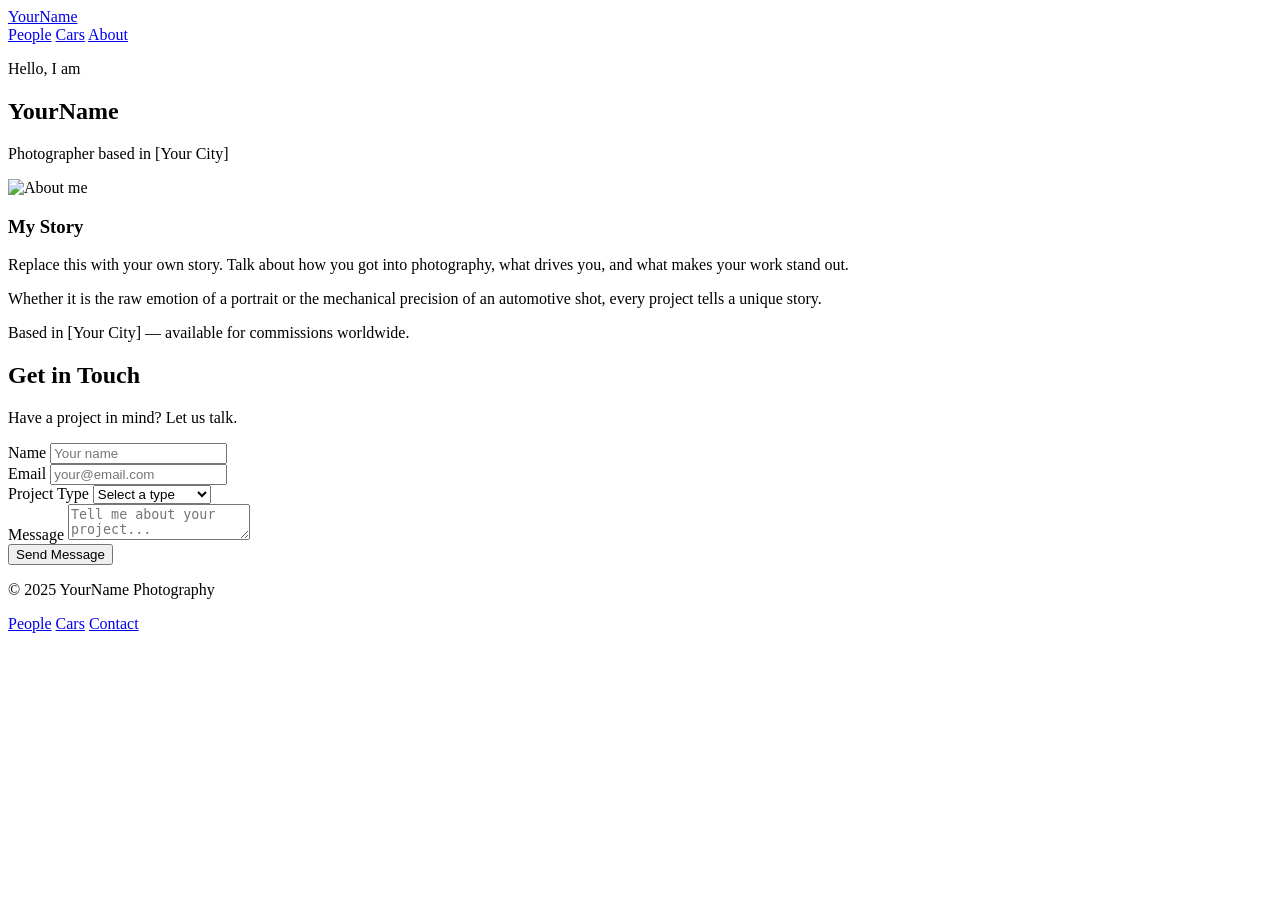
==== about.html @ 41a72351 "Add about.html for photography portfolio" ====
<!DOCTYPE html>
<html lang="en">
<head>
  <meta charset="UTF-8">
  <meta name="viewport" content="width=device-width, initial-scale=1.0">
  <title>About — YourName Photography</title>
  <link rel="preconnect" href="https://fonts.googleapis.com">
  <link href="https://fonts.googleapis.com/css2?family=Inter:wght@300;400;500;600&family=Playfair+Display:ital,wght@0,400;0,700;1,400&display=swap" rel="stylesheet">
  <link rel="stylesheet" href="style.css">
</head>
<body class="dark">

  <nav id="navbar">
    <a class="nav-logo" href="index.html">YourName</a>
    <div class="nav-links">
      <a href="index.html">People</a>
      <a href="cars.html">Cars</a>
      <a href="about.html" class="active">About</a>
    </div>
  </nav>

  <section class="about-hero">
    <div class="animate-fade">
      <p class="hero-sub">Hello, I am</p>
      <h1>YourName</h1>
      <p class="hero-desc">Photographer based in [Your City]</p>
    </div>
  </section>

  <div class="about-section">
    <!-- Replace the src below with your own photo, e.g: images/me.jpg -->
    <img src="https://picsum.photos/seed/about1/600/800" alt="About me" class="about-img about-animate">
    <div class="about-text about-animate">
      <h3>My Story</h3>
      <p>Replace this with your own story. Talk about how you got into photography, what drives you, and what makes your work stand out.</p>
      <p>Whether it is the raw emotion of a portrait or the mechanical precision of an automotive shot, every project tells a unique story.</p>
      <p>Based in [Your City] — available for commissions worldwide.</p>
    </div>
  </div>

  <section class="contact-section">
    <h2>Get in Touch</h2>
    <p>Have a project in mind? Let us talk.</p>

    <!--
      HOW TO SET UP THE CONTACT FORM SO EMAILS REACH YOU:
      1. Go to https://formspree.io and create a FREE account
      2. Click "New Form", give it a name (e.g. "Portfolio Contact")
      3. Copy your Form ID — it looks like:  xwkgpqzr
      4. Replace YOUR_FORM_ID below with your actual ID
      That's it — Formspree will email you every submission for free.
    -->
    <form action="https://formspree.io/f/YOUR_FORM_ID" method="POST">
      <div class="form-group">
        <label for="name">Name</label>
        <input type="text" id="name" name="name" placeholder="Your name" required>
      </div>
      <div class="form-group">
        <label for="email">Email</label>
        <input type="email" id="email" name="email" placeholder="your@email.com" required>
      </div>
      <div class="form-group">
        <label for="project">Project Type</label>
        <select id="project" name="project_type">
          <option value="">Select a type</option>
          <option value="portrait">Portrait / People</option>
          <option value="automotive">Automotive</option>
          <option value="event">Event</option>
          <option value="other">Other</option>
        </select>
      </div>
      <div class="form-group">
        <label for="message">Message</label>
        <textarea id="message" name="message" placeholder="Tell me about your project..." required></textarea>
      </div>
      <button type="submit" class="form-submit">Send Message</button>
    </form>
  </section>

  <footer>
    <p>&copy; 2025 YourName Photography</p>
    <div class="footer-links">
      <a href="index.html">People</a>
      <a href="cars.html">Cars</a>
      <a href="about.html">Contact</a>
    </div>
  </footer>

  <script src="script.js"></script>
</body>
</html>
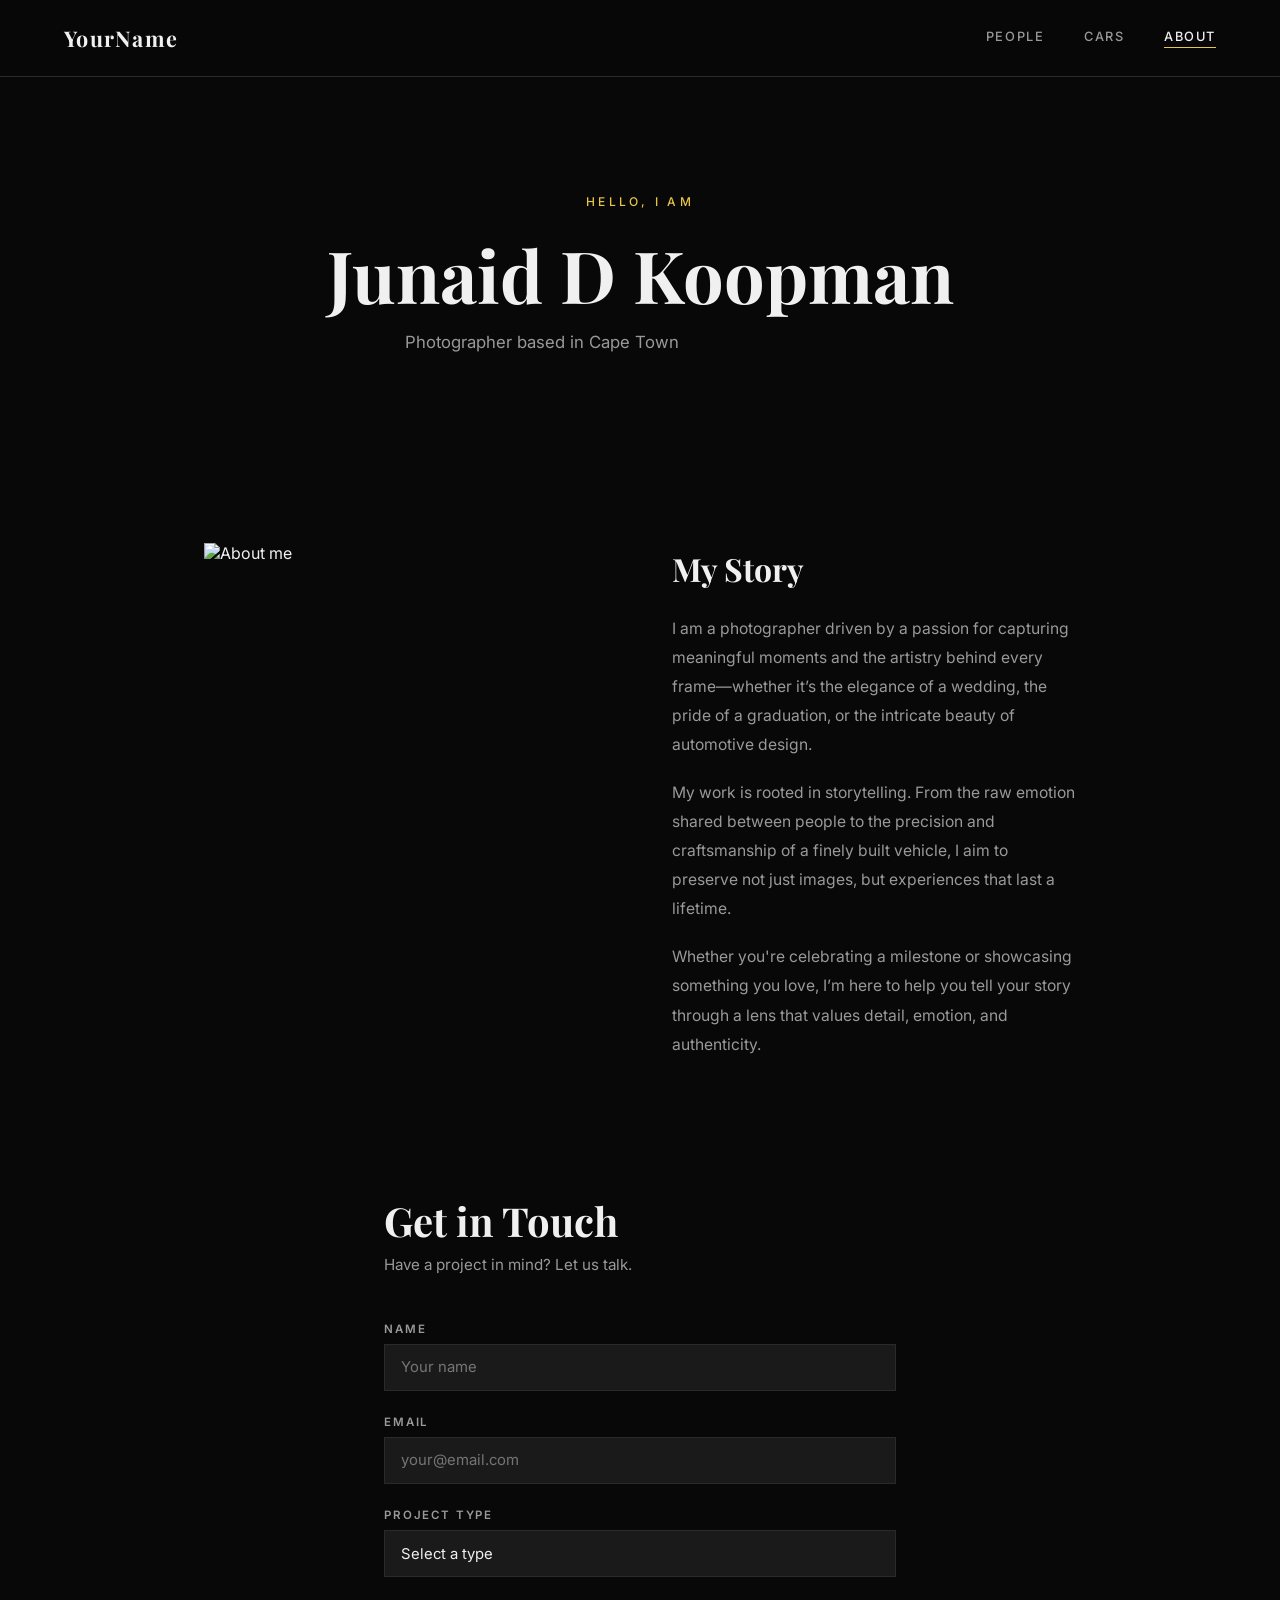
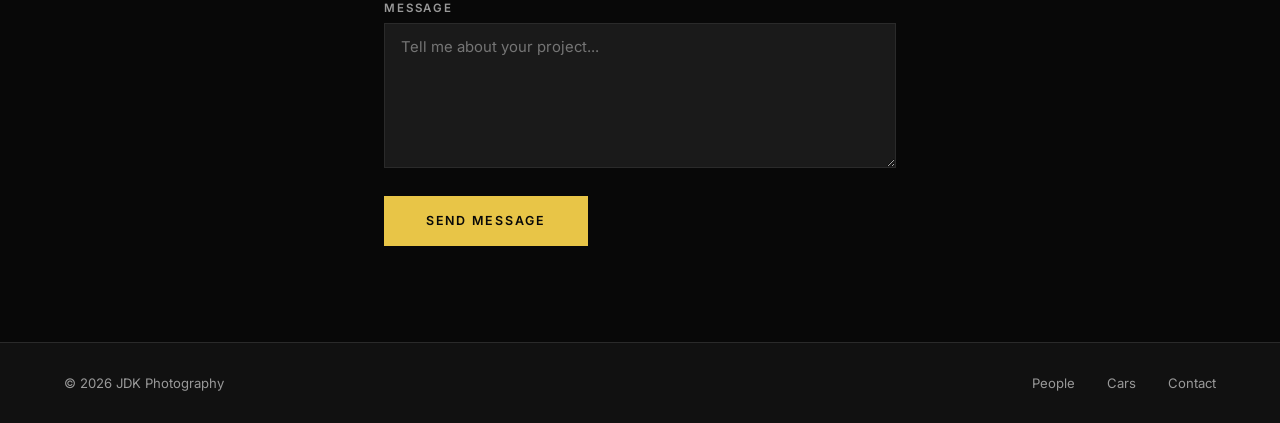
==== commit 639b95b8: "Update branding and content in about.html" ====
--- a/about.html
+++ b/about.html
@@ -3,7 +3,7 @@
 <head>
   <meta charset="UTF-8">
   <meta name="viewport" content="width=device-width, initial-scale=1.0">
-  <title>About — YourName Photography</title>
+  <title>About — JDK Photography</title>
   <link rel="preconnect" href="https://fonts.googleapis.com">
   <link href="https://fonts.googleapis.com/css2?family=Inter:wght@300;400;500;600&family=Playfair+Display:ital,wght@0,400;0,700;1,400&display=swap" rel="stylesheet">
   <link rel="stylesheet" href="style.css">
@@ -22,8 +22,8 @@
   <section class="about-hero">
     <div class="animate-fade">
       <p class="hero-sub">Hello, I am</p>
-      <h1>YourName</h1>
-      <p class="hero-desc">Photographer based in [Your City]</p>
+      <h1>Junaid D Koopman</h1>
+      <p class="hero-desc">Photographer based in Cape Town</p>
     </div>
   </section>
 
@@ -32,9 +32,9 @@
     <img src="https://picsum.photos/seed/about1/600/800" alt="About me" class="about-img about-animate">
     <div class="about-text about-animate">
       <h3>My Story</h3>
-      <p>Replace this with your own story. Talk about how you got into photography, what drives you, and what makes your work stand out.</p>
-      <p>Whether it is the raw emotion of a portrait or the mechanical precision of an automotive shot, every project tells a unique story.</p>
-      <p>Based in [Your City] — available for commissions worldwide.</p>
+        <p>I am a photographer driven by a passion for capturing meaningful moments and the artistry behind every frame—whether it’s the elegance of a wedding, the pride of a graduation, or the intricate beauty of automotive design.</p>
+        <p>My work is rooted in storytelling. From the raw emotion shared between people to the precision and craftsmanship of a finely built vehicle, I aim to preserve not just images, but experiences that last a lifetime.</p>
+        <p>Whether you're celebrating a milestone or showcasing something you love, I’m here to help you tell your story through a lens that values detail, emotion, and authenticity.</p>
     </div>
   </div>
 
@@ -78,7 +78,7 @@
   </section>
 
   <footer>
-    <p>&copy; 2025 YourName Photography</p>
+    <p>&copy; 2026 JDK Photography</p>
     <div class="footer-links">
       <a href="index.html">People</a>
       <a href="cars.html">Cars</a>
--- a/style.css
+++ b/style.css
@@ -0,0 +1,331 @@
+/* ======================
+   RESET
+   ====================== */
+*, *::before, *::after { margin: 0; padding: 0; box-sizing: border-box; }
+html { scroll-behavior: smooth; }
+body { font-family: 'Inter', sans-serif; overflow-x: hidden; }
+
+/* ======================
+   THEMES
+   People page  → body.light  (white, warm gold accent)
+   Cars page    → body.dark   (black, yellow accent)
+   About page   → body.dark
+   ====================== */
+.light {
+  --bg:     #fafafa;
+  --bg2:    #f2ede7;
+  --text:   #1a1a1a;
+  --muted:  #666666;
+  --accent: #b8945a;
+  --nav:    rgba(250,250,250,0.9);
+  --card:   #ffffff;
+  --border: #e0dbd3;
+  --btn-fg: #ffffff;
+}
+.dark {
+  --bg:     #080808;
+  --bg2:    #111111;
+  --text:   #f0f0f0;
+  --muted:  #999999;
+  --accent: #e8c547;
+  --nav:    rgba(8,8,8,0.9);
+  --card:   #1a1a1a;
+  --border: #2a2a2a;
+  --btn-fg: #080808;
+}
+body { background: var(--bg); color: var(--text); }
+
+/* ======================
+   NAV
+   ====================== */
+nav {
+  position: fixed; top: 0; width: 100%; z-index: 1000;
+  padding: 1.5rem 4rem;
+  display: flex; justify-content: space-between; align-items: center;
+  background: var(--nav);
+  backdrop-filter: blur(14px);
+  -webkit-backdrop-filter: blur(14px);
+  border-bottom: 1px solid var(--border);
+  transition: padding 0.3s ease;
+}
+.nav-logo {
+  font-family: 'Playfair Display', serif;
+  font-size: 1.35rem; font-weight: 700; letter-spacing: 0.06em;
+  color: var(--text); text-decoration: none;
+}
+.nav-links { display: flex; gap: 2.5rem; }
+.nav-links a {
+  color: var(--muted); text-decoration: none;
+  font-size: 0.8rem; font-weight: 500;
+  letter-spacing: 0.12em; text-transform: uppercase;
+  position: relative; padding-bottom: 4px; transition: color 0.3s;
+}
+.nav-links a::after {
+  content: ''; position: absolute; bottom: 0; left: 0;
+  width: 0; height: 1px; background: var(--accent); transition: width 0.3s;
+}
+.nav-links a:hover,
+.nav-links a.active { color: var(--text); }
+.nav-links a:hover::after,
+.nav-links a.active::after { width: 100%; }
+
+/* ======================
+   HERO
+   ====================== */
+.hero {
+  min-height: 100vh; display: flex; align-items: center;
+  padding: 8rem 4rem 4rem; position: relative; overflow: hidden;
+}
+.light .hero { background: radial-gradient(ellipse at 15% 60%, #f5ede0 0%, #fafafa 65%); }
+.dark  .hero { background: radial-gradient(ellipse at 15% 60%, #1c1408 0%, #080808 65%); }
+
+.hero-content { max-width: 680px; }
+
+.hero-sub {
+  font-size: 0.75rem; letter-spacing: 0.28em; text-transform: uppercase;
+  color: var(--accent); margin-bottom: 1.5rem; font-weight: 500;
+}
+.hero-title {
+  font-family: 'Playfair Display', serif;
+  font-size: clamp(3rem, 6.5vw, 5.5rem);
+  line-height: 1.1; font-weight: 700; margin-bottom: 1.5rem; color: var(--text);
+}
+.hero-title em { font-style: italic; color: var(--accent); }
+
+.hero-desc {
+  font-size: 1.05rem; color: var(--muted);
+  line-height: 1.75; margin-bottom: 2.5rem; max-width: 430px;
+}
+.cta-btn {
+  display: inline-block; padding: 0.95rem 2.5rem;
+  background: var(--accent); color: var(--btn-fg); text-decoration: none;
+  font-size: 0.78rem; font-weight: 600; letter-spacing: 0.14em; text-transform: uppercase;
+  border: 2px solid var(--accent); transition: all 0.3s;
+}
+.cta-btn:hover { background: transparent; color: var(--accent); }
+
+.hero-scroll-indicator {
+  position: absolute; bottom: 2.5rem; left: 50%; transform: translateX(-50%);
+  display: flex; flex-direction: column; align-items: center; gap: 0.5rem;
+  color: var(--muted); font-size: 0.65rem; letter-spacing: 0.18em; text-transform: uppercase;
+}
+.scroll-line {
+  width: 1px; height: 48px;
+  background: linear-gradient(to bottom, var(--muted), transparent);
+  animation: pulse 2s ease-in-out infinite;
+}
+
+/* ======================
+   MARQUEE STRIP
+   ====================== */
+.marquee-section {
+  overflow: hidden; padding: 0.75rem 0;
+  border-top: 1px solid var(--border); border-bottom: 1px solid var(--border);
+  background: var(--bg2);
+}
+.marquee-track {
+  display: flex; gap: 0.75rem;
+  animation: marquee 35s linear infinite; width: max-content;
+}
+.marquee-track:hover { animation-play-state: paused; }
+.marquee-track img {
+  width: 220px; height: 135px; object-fit: cover; flex-shrink: 0;
+  opacity: 0.75; transition: opacity 0.3s, transform 0.35s; cursor: zoom-in;
+}
+.marquee-track img:hover { opacity: 1; transform: scale(1.04); }
+
+/* ======================
+   MASONRY GALLERY
+   ====================== */
+.gallery-section { padding: 6rem 4rem; background: var(--bg); }
+
+.section-header { text-align: center; margin-bottom: 3.5rem; }
+.section-header h2 {
+  font-family: 'Playfair Display', serif;
+  font-size: clamp(2rem, 4vw, 3rem); margin-bottom: 0.6rem; color: var(--text);
+}
+.section-header p { color: var(--muted); font-size: 0.95rem; letter-spacing: 0.06em; }
+
+.gallery-grid {
+  columns: 3; column-gap: 0.75rem;
+  max-width: 1200px; margin: 0 auto;
+}
+.gallery-item {
+  break-inside: avoid; margin-bottom: 0.75rem;
+  overflow: hidden; cursor: pointer; position: relative;
+  opacity: 0; transform: translateY(28px);
+  transition: opacity 0.7s ease, transform 0.7s ease;
+}
+.gallery-item.visible { opacity: 1; transform: translateY(0); }
+.gallery-item img { width: 100%; display: block; transition: transform 0.55s ease; }
+.gallery-item:hover img { transform: scale(1.06); }
+
+.gallery-overlay {
+  position: absolute; inset: 0; background: rgba(0,0,0,0.38);
+  display: flex; align-items: center; justify-content: center;
+  opacity: 0; transition: opacity 0.3s;
+}
+.gallery-item:hover .gallery-overlay { opacity: 1; }
+.overlay-icon {
+  width: 44px; height: 44px; border: 1.5px solid rgba(255,255,255,0.75);
+  color: #fff; font-size: 1.5rem; font-weight: 300;
+  display: flex; align-items: center; justify-content: center;
+}
+
+/* ======================
+   PORTFOLIO SWITCH BANNER
+   ====================== */
+.portfolio-switch {
+  text-align: center; padding: 3.5rem 2rem;
+  border-top: 1px solid var(--border); background: var(--bg2);
+}
+.switch-link {
+  display: inline-flex; flex-direction: column; gap: 0.4rem;
+  text-decoration: none; color: var(--muted); transition: color 0.3s;
+}
+.switch-link span { font-size: 0.72rem; letter-spacing: 0.2em; text-transform: uppercase; }
+.switch-link strong {
+  font-family: 'Playfair Display', serif;
+  font-size: 1.3rem; color: var(--accent); font-weight: 400;
+  transition: letter-spacing 0.3s;
+}
+.switch-link:hover strong { letter-spacing: 0.05em; }
+
+/* ======================
+   LIGHTBOX
+   ====================== */
+.lightbox {
+  display: none; position: fixed; inset: 0; z-index: 9999;
+  background: rgba(0,0,0,0.96);
+  align-items: center; justify-content: center;
+}
+.lightbox.open { display: flex; }
+.lightbox img {
+  max-width: 84vw; max-height: 84vh; object-fit: contain;
+  border: 1px solid rgba(255,255,255,0.07);
+  animation: lbIn 0.3s ease forwards;
+}
+.lightbox-close, .lightbox-prev, .lightbox-next {
+  position: absolute; background: none; border: none;
+  color: rgba(255,255,255,0.65); cursor: pointer;
+  transition: color 0.2s, transform 0.2s; font-weight: 200; line-height: 1;
+}
+.lightbox-close { top: 1.5rem; right: 2rem; font-size: 2rem; }
+.lightbox-prev  { left: 1.5rem; font-size: 4rem; }
+.lightbox-next  { right: 1.5rem; font-size: 4rem; }
+.lightbox-close:hover,
+.lightbox-prev:hover,
+.lightbox-next:hover { color: #fff; transform: scale(1.15); }
+#lightbox-caption {
+  position: absolute; bottom: 1.8rem; left: 50%; transform: translateX(-50%);
+  color: rgba(255,255,255,0.4); font-size: 0.8rem; letter-spacing: 0.08em; white-space: nowrap;
+}
+
+/* ======================
+   ABOUT PAGE
+   ====================== */
+.about-hero {
+  min-height: 55vh; display: flex; align-items: center; justify-content: center;
+  padding: 10rem 4rem 4rem; text-align: center;
+}
+.about-hero h1 {
+  font-family: 'Playfair Display', serif;
+  font-size: clamp(2.5rem, 6vw, 4.5rem); margin-bottom: 0.75rem; line-height: 1.15;
+}
+.about-section {
+  display: grid; grid-template-columns: 1fr 1fr; gap: 4rem; align-items: center;
+  max-width: 1000px; margin: 0 auto; padding: 3rem 4rem 5rem;
+}
+.about-img { width: 100%; aspect-ratio: 3/4; object-fit: cover; display: block; }
+.about-text h3 { font-family: 'Playfair Display', serif; font-size: 2rem; margin-bottom: 1.5rem; }
+.about-text p { color: var(--muted); line-height: 1.85; margin-bottom: 1.2rem; font-size: 0.98rem; }
+.about-animate {
+  opacity: 0; transform: translateY(30px);
+  transition: opacity 0.8s ease, transform 0.8s ease;
+}
+.about-animate.visible { opacity: 1; transform: translateY(0); }
+
+/* ======================
+   CONTACT FORM
+   ====================== */
+.contact-section { max-width: 640px; margin: 0 auto; padding: 2rem 4rem 6rem; }
+.contact-section h2 { font-family: 'Playfair Display', serif; font-size: 2.5rem; margin-bottom: 0.5rem; }
+.contact-section > p { color: var(--muted); margin-bottom: 3rem; font-size: 0.95rem; }
+
+.form-group { margin-bottom: 1.5rem; }
+.form-group label {
+  display: block; font-size: 0.72rem; font-weight: 600;
+  letter-spacing: 0.16em; text-transform: uppercase;
+  color: var(--muted); margin-bottom: 0.5rem;
+}
+.form-group input,
+.form-group textarea,
+.form-group select {
+  width: 100%; padding: 0.85rem 1rem;
+  background: var(--card); border: 1px solid var(--border);
+  color: var(--text); font-family: 'Inter', sans-serif; font-size: 0.93rem;
+  outline: none; transition: border-color 0.3s;
+  -webkit-appearance: none; appearance: none;
+}
+.form-group input:focus,
+.form-group textarea:focus,
+.form-group select:focus { border-color: var(--accent); }
+.form-group textarea { resize: vertical; min-height: 145px; }
+
+.form-submit {
+  padding: 0.95rem 2.5rem;
+  background: var(--accent); color: var(--btn-fg);
+  border: 2px solid var(--accent);
+  font-family: 'Inter', sans-serif; font-size: 0.78rem; font-weight: 600;
+  letter-spacing: 0.14em; text-transform: uppercase;
+  cursor: pointer; transition: all 0.3s;
+}
+.form-submit:hover { background: transparent; color: var(--accent); }
+
+/* ======================
+   FOOTER
+   ====================== */
+footer {
+  padding: 2rem 4rem;
+  display: flex; justify-content: space-between; align-items: center;
+  border-top: 1px solid var(--border); background: var(--bg2);
+}
+footer p { color: var(--muted); font-size: 0.82rem; }
+.footer-links { display: flex; gap: 2rem; }
+.footer-links a {
+  color: var(--muted); text-decoration: none;
+  font-size: 0.82rem; transition: color 0.3s;
+}
+.footer-links a:hover { color: var(--accent); }
+
+/* ======================
+   KEYFRAME ANIMATIONS
+   ====================== */
+@keyframes fadeIn  { from { opacity: 0; }                        to { opacity: 1; } }
+@keyframes slideUp { from { opacity: 0; transform: translateY(38px); } to { opacity: 1; transform: translateY(0); } }
+@keyframes pulse   { 0%,100% { opacity: 0.35; } 50% { opacity: 1; } }
+@keyframes marquee { from { transform: translateX(0); }          to { transform: translateX(-50%); } }
+@keyframes lbIn    { from { opacity: 0; transform: scale(0.96); } to { opacity: 1; transform: scale(1); } }
+
+.animate-fade        { opacity: 0; animation: fadeIn  1s   0.3s forwards; }
+.animate-up          { opacity: 0; animation: slideUp 1.1s 0.5s forwards; }
+.animate-fade-delay  { opacity: 0; animation: fadeIn  1s   0.9s forwards; }
+.animate-fade-delay2 { opacity: 0; animation: fadeIn  1s   1.3s forwards; }
+
+/* ======================
+   RESPONSIVE
+   ====================== */
+@media (max-width: 900px) {
+  .gallery-grid { columns: 2; }
+  .about-section { grid-template-columns: 1fr; padding: 2rem 2rem 4rem; }
+}
+@media (max-width: 600px) {
+  nav { padding: 1.2rem 1.5rem; }
+  .nav-links { gap: 1.2rem; }
+  .hero { padding: 7rem 1.5rem 3rem; }
+  .gallery-section { padding: 3rem 1.5rem; }
+  .contact-section { padding: 2rem 1.5rem 4rem; }
+  .gallery-grid { columns: 1; }
+  footer { flex-direction: column; gap: 1rem; padding: 1.5rem; text-align: center; }
+  .footer-links { justify-content: center; }
+}
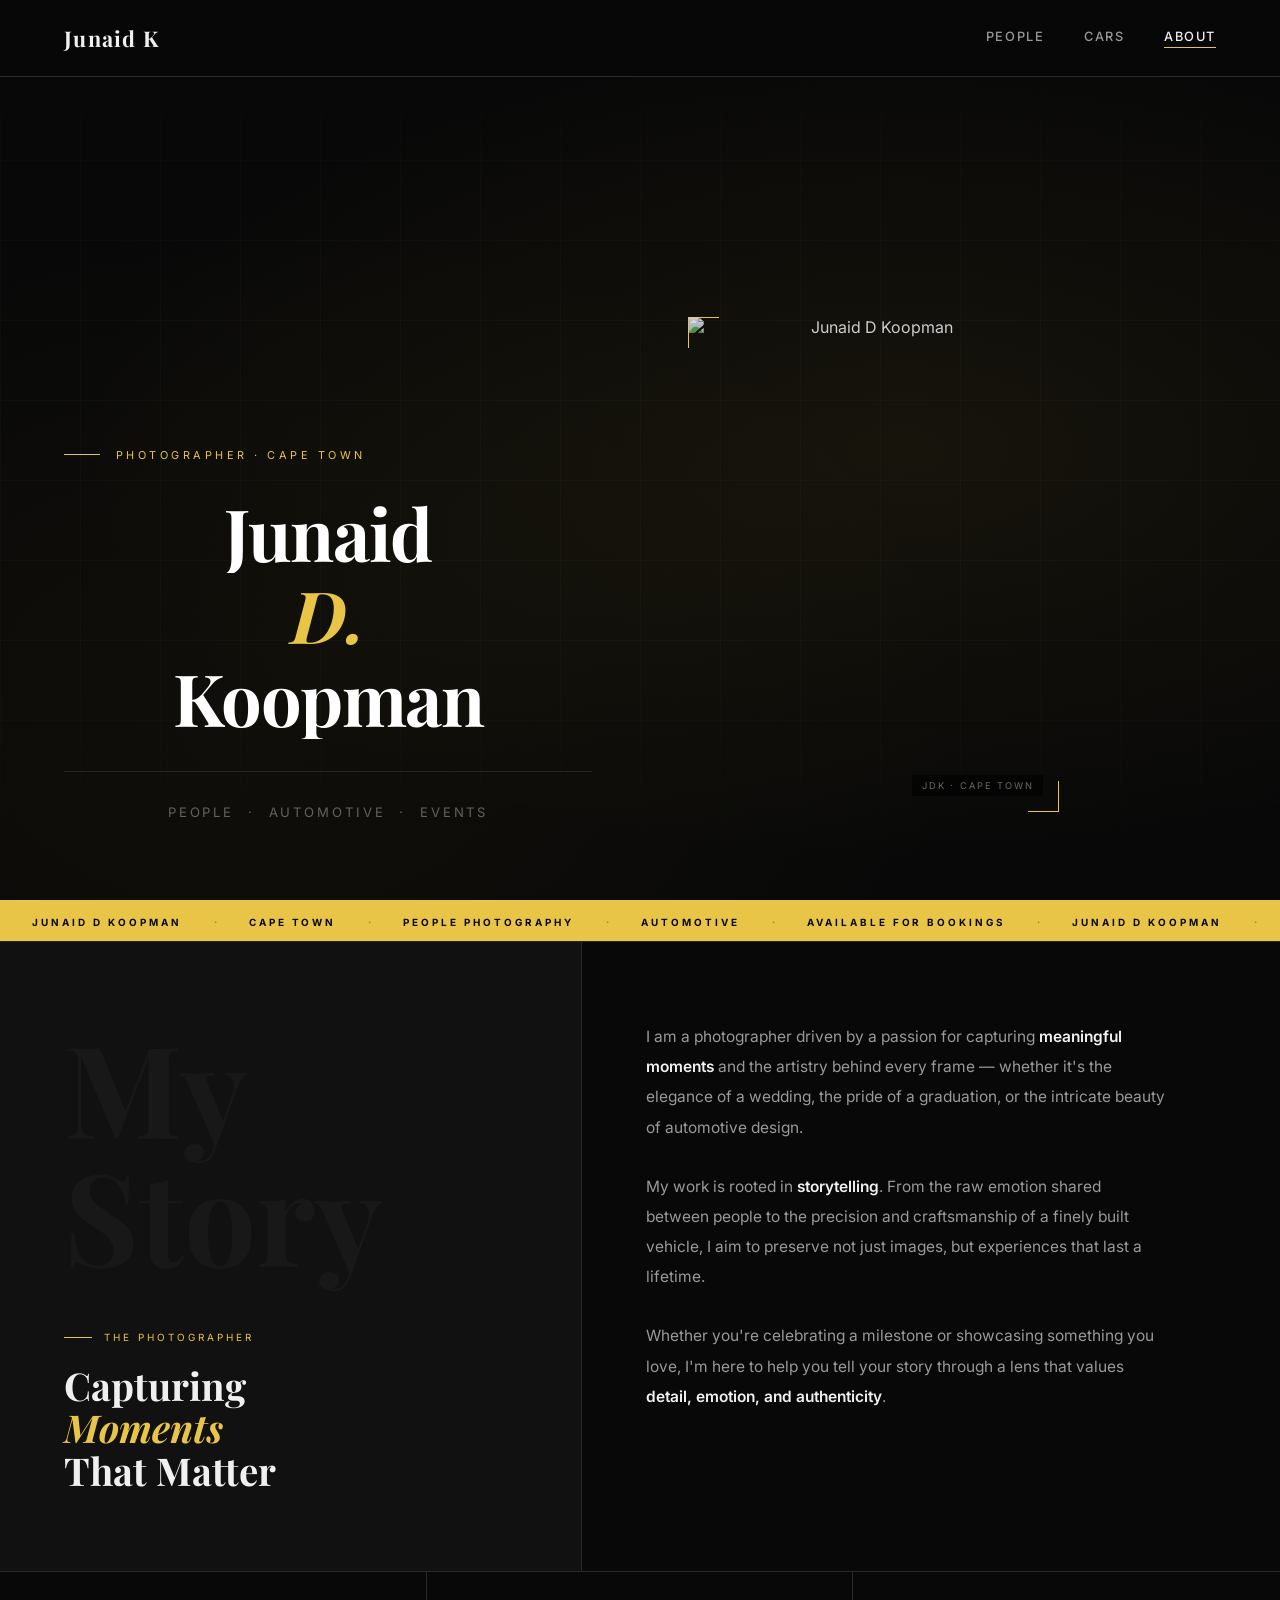
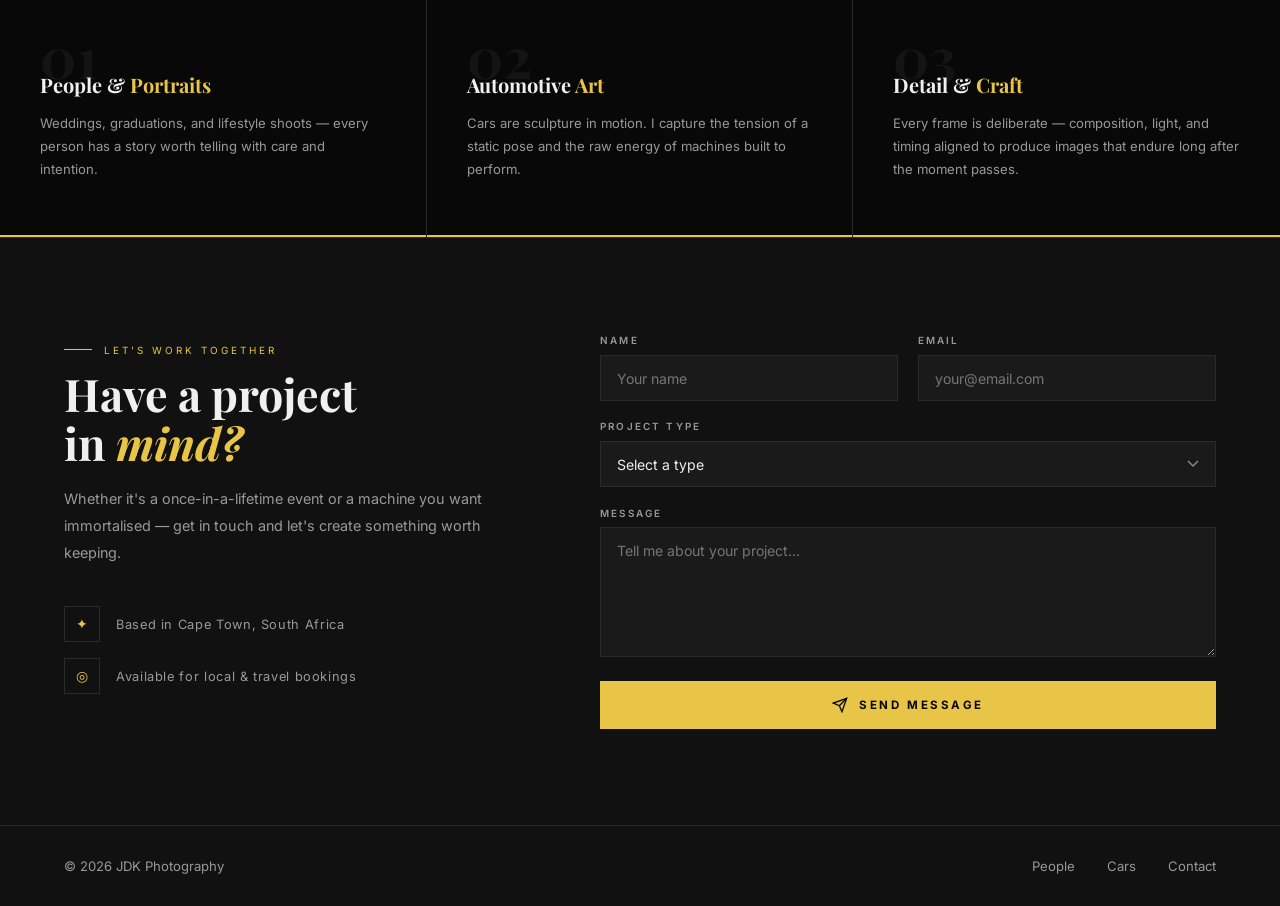
==== commit 497af3a0: "Update about page layout and content" ====
--- a/about.html
+++ b/about.html
@@ -7,11 +7,307 @@
   <link rel="preconnect" href="https://fonts.googleapis.com">
   <link href="https://fonts.googleapis.com/css2?family=Inter:wght@300;400;500;600&family=Playfair+Display:ital,wght@0,400;0,700;1,400&display=swap" rel="stylesheet">
   <link rel="stylesheet" href="style.css">
+  <style>
+    /* ============================================================
+       ABOUT PAGE
+       ============================================================ */
+
+    /* ---- HERO ---- */
+    .about-hero {
+      position: relative; min-height: 100vh;
+      display: flex; align-items: flex-end;
+      padding: 0 4rem 5rem; overflow: hidden;
+      background: var(--bg);
+    }
+    .about-hero-bg {
+      position: absolute; inset: 0; z-index: 0;
+      background: radial-gradient(ellipse at 70% 50%, rgba(212,175,55,0.07) 0%, transparent 65%),
+                  radial-gradient(ellipse at 20% 80%, rgba(212,175,55,0.04) 0%, transparent 50%);
+    }
+    /* animated grid lines */
+    .about-hero-grid {
+      position: absolute; inset: 0; z-index: 0;
+      background-image:
+        linear-gradient(rgba(255,255,255,0.025) 1px, transparent 1px),
+        linear-gradient(90deg, rgba(255,255,255,0.025) 1px, transparent 1px);
+      background-size: 80px 80px;
+      mask-image: linear-gradient(to bottom, transparent 0%, black 30%, black 70%, transparent 100%);
+    }
+    .about-hero-content {
+      position: relative; z-index: 2; max-width: 1200px; width: 100%;
+      display: grid; grid-template-columns: 1fr 1fr; gap: 6rem; align-items: end;
+    }
+    .about-hero-left {}
+    .about-eyebrow {
+      display: flex; align-items: center; gap: 1rem; margin-bottom: 1.8rem;
+      font-size: 0.68rem; letter-spacing: 0.32em; text-transform: uppercase;
+      color: var(--accent);
+      opacity: 0; animation: fadeUp 0.8s 0.2s forwards;
+    }
+    .about-eyebrow::before {
+      content: ''; width: 36px; height: 1px; background: var(--accent);
+    }
+    .about-hero-name {
+      font-family: 'Playfair Display', serif;
+      font-size: clamp(3.5rem, 7vw, 7.5rem);
+      line-height: 0.9; font-weight: 700; letter-spacing: -0.02em;
+      color: #fff; margin-bottom: 0;
+    }
+    .about-hero-name .line { display: block; overflow: hidden; }
+    .about-hero-name .line span {
+      display: block; transform: translateY(110%);
+      animation: lineReveal 1s cubic-bezier(0.22, 1, 0.36, 1) forwards;
+    }
+    .about-hero-name .line:nth-child(1) span { animation-delay: 0.15s; }
+    .about-hero-name .line:nth-child(2) span { animation-delay: 0.28s; color: var(--accent); font-style: italic; }
+    .about-hero-name .line:nth-child(3) span { animation-delay: 0.41s; }
+    .about-hero-sub {
+      margin-top: 2rem; padding-top: 2rem;
+      border-top: 1px solid rgba(255,255,255,0.1);
+      font-size: 0.82rem; letter-spacing: 0.22em; text-transform: uppercase;
+      color: rgba(255,255,255,0.35);
+      opacity: 0; animation: fadeUp 0.8s 0.7s forwards;
+    }
+    .about-hero-right {
+      opacity: 0; animation: fadeUp 0.9s 0.5s forwards;
+      padding-bottom: 0.5rem;
+    }
+    .about-hero-photo-wrap {
+      position: relative; overflow: hidden;
+      aspect-ratio: 3/4; max-height: 55vh;
+    }
+    .about-hero-photo-wrap img {
+      width: 100%; height: 100%; object-fit: cover; display: block;
+      filter: brightness(0.85) saturate(0.9);
+      transition: transform 8s ease;
+    }
+    .about-hero-photo-wrap:hover img { transform: scale(1.04); }
+    .about-photo-wipe {
+      position: absolute; inset: 0; background: var(--bg); z-index: 2;
+      animation: wipeOut 1.2s 0.6s cubic-bezier(0.77, 0, 0.18, 1) forwards;
+    }
+    .about-photo-label {
+      position: absolute; bottom: 1rem; right: 1rem; z-index: 3;
+      font-size: 0.58rem; letter-spacing: 0.2em; text-transform: uppercase;
+      color: rgba(255,255,255,0.4); background: rgba(0,0,0,0.55);
+      padding: 0.3rem 0.6rem; pointer-events: none;
+    }
+    /* accent corner bracket */
+    .about-hero-photo-wrap::before,
+    .about-hero-photo-wrap::after {
+      content: ''; position: absolute; z-index: 4; pointer-events: none;
+    }
+    .about-hero-photo-wrap::before {
+      top: -1px; left: -1px; width: 32px; height: 32px;
+      border-top: 2px solid var(--accent); border-left: 2px solid var(--accent);
+    }
+    .about-hero-photo-wrap::after {
+      bottom: -1px; right: -1px; width: 32px; height: 32px;
+      border-bottom: 2px solid var(--accent); border-right: 2px solid var(--accent);
+    }
+
+    /* ---- TICKER ---- */
+    .about-ticker {
+      background: var(--accent); padding: 0.65rem 0; overflow: hidden; white-space: nowrap;
+    }
+    .about-ticker-track {
+      display: inline-flex; animation: marquee 32s linear infinite;
+    }
+    .about-ticker-track span {
+      font-size: 0.62rem; font-weight: 700; letter-spacing: 0.3em;
+      text-transform: uppercase; color: #080808; padding: 0 2rem;
+    }
+    .ticker-dot { color: rgba(8,8,8,0.35) !important; padding: 0 !important; letter-spacing: 0 !important; }
+
+    /* ---- STORY SECTION ---- */
+    .about-story {
+      display: grid; grid-template-columns: 1fr 1.2fr;
+      min-height: 70vh; border-top: 1px solid var(--border);
+    }
+    .story-label-col {
+      padding: 5rem 4rem;
+      border-right: 1px solid var(--border);
+      display: flex; flex-direction: column; justify-content: space-between;
+      background: var(--bg2);
+    }
+    .story-ghost {
+      font-family: 'Playfair Display', serif;
+      font-size: clamp(6rem, 10vw, 11rem); font-weight: 700; line-height: 1;
+      color: rgba(255,255,255,0.03); user-select: none; pointer-events: none;
+      margin-bottom: auto;
+    }
+    .story-label-bottom {}
+    .sec-label {
+      display: inline-flex; align-items: center; gap: 0.75rem;
+      font-size: 0.62rem; letter-spacing: 0.3em; text-transform: uppercase;
+      color: var(--accent); margin-bottom: 0.8rem;
+    }
+    .sec-label::before {
+      content: ''; width: 28px; height: 1px; background: var(--accent);
+    }
+    .story-heading {
+      font-family: 'Playfair Display', serif;
+      font-size: clamp(2rem, 3vw, 2.8rem); line-height: 1.1; margin-top: 0.5rem;
+    }
+    .story-heading em { color: var(--accent); font-style: italic; }
+    .story-text-col {
+      padding: 5rem 4rem; background: var(--bg);
+      opacity: 0; transform: translateX(24px);
+      transition: opacity 0.9s ease, transform 0.9s ease;
+    }
+    .story-text-col.vis { opacity: 1; transform: translateX(0); }
+    .story-text-col p {
+      color: var(--muted); font-size: 0.97rem; line-height: 1.95;
+      margin-bottom: 1.8rem; max-width: 520px;
+    }
+    .story-text-col p:last-child { margin-bottom: 0; }
+    .story-text-col p strong { color: var(--text); font-weight: 600; }
+
+    /* ---- PILLARS ---- */
+    .about-pillars {
+      display: grid; grid-template-columns: repeat(3, 1fr);
+      border-top: 1px solid var(--border);
+    }
+    .pillar {
+      padding: 3.5rem 2.5rem;
+      border-right: 1px solid var(--border);
+      position: relative; overflow: hidden;
+      opacity: 0; transform: translateY(20px);
+      transition: opacity 0.7s ease, transform 0.7s ease;
+    }
+    .pillar:last-child { border-right: none; }
+    .pillar.vis { opacity: 1; transform: translateY(0); }
+    .pillar::after {
+      content: ''; position: absolute; bottom: 0; left: 0;
+      width: 100%; height: 2px; background: var(--accent);
+      transform: scaleX(0); transform-origin: left;
+      transition: transform 0.8s cubic-bezier(0.22, 1, 0.36, 1) 0.2s;
+    }
+    .pillar.vis::after { transform: scaleX(1); }
+    .pillar-num {
+      font-family: 'Playfair Display', serif;
+      font-size: 3.5rem; font-weight: 700; color: rgba(255,255,255,0.05);
+      line-height: 1; margin-bottom: -0.8rem; user-select: none;
+    }
+    .pillar-title {
+      font-family: 'Playfair Display', serif;
+      font-size: 1.25rem; font-weight: 700; color: var(--text);
+      margin-bottom: 0.9rem;
+    }
+    .pillar-title span { color: var(--accent); }
+    .pillar-desc {
+      font-size: 0.82rem; color: var(--muted); line-height: 1.75;
+    }
+
+    /* ---- CONTACT ---- */
+    .about-contact {
+      padding: 6rem 4rem;
+      border-top: 1px solid var(--border);
+      background: var(--bg2);
+      display: grid; grid-template-columns: 1fr 1.4fr; gap: 6rem; align-items: start;
+    }
+    .contact-intro {}
+    .contact-intro h2 {
+      font-family: 'Playfair Display', serif;
+      font-size: clamp(2rem, 3.5vw, 3.2rem); line-height: 1.1; margin-bottom: 1.2rem;
+    }
+    .contact-intro h2 em { color: var(--accent); font-style: italic; }
+    .contact-intro p {
+      color: var(--muted); font-size: 0.9rem; line-height: 1.85; margin-bottom: 2.5rem;
+    }
+    .contact-detail {
+      display: flex; align-items: center; gap: 1rem;
+      margin-bottom: 1rem;
+    }
+    .contact-detail-icon {
+      width: 36px; height: 36px; border: 1px solid var(--border);
+      display: flex; align-items: center; justify-content: center;
+      color: var(--accent); font-size: 0.85rem; flex-shrink: 0;
+    }
+    .contact-detail-text {
+      font-size: 0.8rem; color: var(--muted); letter-spacing: 0.05em;
+    }
+
+    /* form */
+    .contact-form {}
+    .form-row { display: grid; grid-template-columns: 1fr 1fr; gap: 1.2rem; }
+    .form-group { margin-bottom: 1.2rem; }
+    .form-group label {
+      display: block; font-size: 0.62rem; letter-spacing: 0.22em;
+      text-transform: uppercase; color: var(--muted); margin-bottom: 0.55rem;
+    }
+    .form-group input,
+    .form-group select,
+    .form-group textarea {
+      width: 100%; background: rgba(255,255,255,0.04);
+      border: 1px solid var(--border); color: var(--text);
+      padding: 0.85rem 1rem; font-family: 'Inter', sans-serif;
+      font-size: 0.88rem; outline: none; border-radius: 0;
+      transition: border-color 0.25s, background 0.25s;
+      -webkit-appearance: none;
+    }
+    .form-group select {
+      background-image: url("data:image/svg+xml,%3Csvg xmlns='http://www.w3.org/2000/svg' width='12' height='8' viewBox='0 0 12 8'%3E%3Cpath d='M1 1l5 5 5-5' stroke='%23888' stroke-width='1.5' fill='none'/%3E%3C/svg%3E");
+      background-repeat: no-repeat; background-position: right 1rem center;
+      cursor: pointer;
+    }
+    .form-group select option { background: #1a1a1a; }
+    .form-group input:focus,
+    .form-group select:focus,
+    .form-group textarea:focus {
+      border-color: var(--accent); background: rgba(212,175,55,0.04);
+    }
+    .form-group textarea { resize: vertical; min-height: 130px; }
+    .form-submit {
+      display: inline-flex; align-items: center; gap: 0.7rem;
+      padding: 1rem 2.5rem; background: var(--accent);
+      color: #080808; font-size: 0.72rem; font-weight: 700;
+      letter-spacing: 0.22em; text-transform: uppercase;
+      border: none; cursor: pointer;
+      transition: opacity 0.2s, transform 0.2s; width: 100%;
+      justify-content: center;
+    }
+    .form-submit:hover { opacity: 0.88; transform: translateY(-2px); }
+    .form-submit svg { width: 16px; height: 16px; }
+
+    /* ---- KEYFRAMES ---- */
+    @keyframes lineReveal {
+      from { transform: translateY(110%); }
+      to   { transform: translateY(0); }
+    }
+    @keyframes fadeUp {
+      from { opacity: 0; transform: translateY(18px); }
+      to   { opacity: 1; transform: translateY(0); }
+    }
+    @keyframes wipeOut {
+      from { transform: translateX(0); }
+      to   { transform: translateX(101%); }
+    }
+
+    /* ---- RESPONSIVE ---- */
+    @media (max-width: 1024px) {
+      .about-hero-content { grid-template-columns: 1fr; gap: 3rem; }
+      .about-hero-right { max-width: 380px; }
+      .about-story { grid-template-columns: 1fr; }
+      .story-label-col { border-right: none; border-bottom: 1px solid var(--border); padding: 3rem 2rem; }
+      .story-ghost { display: none; }
+      .story-text-col { padding: 3rem 2rem; }
+      .about-contact { grid-template-columns: 1fr; gap: 3rem; padding: 4rem 2rem; }
+    }
+    @media (max-width: 700px) {
+      .about-hero { padding: 0 1.5rem 3.5rem; }
+      .about-pillars { grid-template-columns: 1fr; }
+      .pillar { border-right: none; border-bottom: 1px solid var(--border); }
+      .pillar:last-child { border-bottom: none; }
+      .form-row { grid-template-columns: 1fr; }
+      .about-contact { padding: 3rem 1.5rem; }
+    }
+  </style>
 </head>
 <body class="dark">
 
   <nav id="navbar">
-    <a class="nav-logo" href="index.html">YourName</a>
+    <a class="nav-logo" href="index.html">Junaid K</a>
     <div class="nav-links">
       <a href="index.html">People</a>
       <a href="cars.html">Cars</a>
@@ -19,62 +315,143 @@
     </div>
   </nav>
 
+  <!-- ═══════════════════════════════════════
+       HERO
+  ═══════════════════════════════════════ -->
   <section class="about-hero">
-    <div class="animate-fade">
-      <p class="hero-sub">Hello, I am</p>
-      <h1>Junaid D Koopman</h1>
-      <p class="hero-desc">Photographer based in Cape Town</p>
+    <div class="about-hero-bg"></div>
+    <div class="about-hero-grid"></div>
+    <div class="about-hero-content">
+
+      <div class="about-hero-left">
+        <div class="about-eyebrow">Photographer · Cape Town</div>
+        <h1 class="about-hero-name">
+          <span class="line"><span>Junaid</span></span>
+          <span class="line"><span>D.</span></span>
+          <span class="line"><span>Koopman</span></span>
+        </h1>
+        <p class="about-hero-sub">People &nbsp;·&nbsp; Automotive &nbsp;·&nbsp; Events</p>
+      </div>
+
+      <div class="about-hero-right">
+        <div class="about-hero-photo-wrap">
+          <!-- Replace src with your own photo -->
+          <img src="https://picsum.photos/seed/about1/600/800" alt="Junaid D Koopman">
+          <div class="about-photo-wipe"></div>
+          <div class="about-photo-label">JDK · Cape Town</div>
+        </div>
+      </div>
+
     </div>
   </section>
 
-  <div class="about-section">
-    <!-- Replace the src below with your own photo, e.g: images/me.jpg -->
-    <img src="https://picsum.photos/seed/about1/600/800" alt="About me" class="about-img about-animate">
-    <div class="about-text about-animate">
-      <h3>My Story</h3>
-        <p>I am a photographer driven by a passion for capturing meaningful moments and the artistry behind every frame—whether it’s the elegance of a wedding, the pride of a graduation, or the intricate beauty of automotive design.</p>
-        <p>My work is rooted in storytelling. From the raw emotion shared between people to the precision and craftsmanship of a finely built vehicle, I aim to preserve not just images, but experiences that last a lifetime.</p>
-        <p>Whether you're celebrating a milestone or showcasing something you love, I’m here to help you tell your story through a lens that values detail, emotion, and authenticity.</p>
-    </div>
+  <!-- ═══════════════════════════════════════
+       TICKER
+  ═══════════════════════════════════════ -->
+  <div class="about-ticker" aria-hidden="true">
+    <div class="about-ticker-track" id="aboutTicker"></div>
   </div>
 
-  <section class="contact-section">
-    <h2>Get in Touch</h2>
-    <p>Have a project in mind? Let us talk.</p>
-
-    <!--
-      HOW TO SET UP THE CONTACT FORM SO EMAILS REACH YOU:
-      1. Go to https://formspree.io and create a FREE account
-      2. Click "New Form", give it a name (e.g. "Portfolio Contact")
-      3. Copy your Form ID — it looks like:  xwkgpqzr
-      4. Replace YOUR_FORM_ID below with your actual ID
-      That's it — Formspree will email you every submission for free.
-    -->
-    <form action="https://formspree.io/f/YOUR_FORM_ID" method="POST">
-      <div class="form-group">
-        <label for="name">Name</label>
-        <input type="text" id="name" name="name" placeholder="Your name" required>
+  <!-- ═══════════════════════════════════════
+       STORY
+  ═══════════════════════════════════════ -->
+  <div class="about-story">
+    <div class="story-label-col">
+      <div class="story-ghost">My<br>Story</div>
+      <div class="story-label-bottom">
+        <div class="sec-label">The Photographer</div>
+        <h2 class="story-heading">Capturing<br><em>Moments</em><br>That Matter</h2>
       </div>
-      <div class="form-group">
-        <label for="email">Email</label>
-        <input type="email" id="email" name="email" placeholder="your@email.com" required>
+    </div>
+    <div class="story-text-col" id="storyText">
+      <p>I am a photographer driven by a passion for capturing <strong>meaningful moments</strong> and the artistry behind every frame — whether it's the elegance of a wedding, the pride of a graduation, or the intricate beauty of automotive design.</p>
+      <p>My work is rooted in <strong>storytelling</strong>. From the raw emotion shared between people to the precision and craftsmanship of a finely built vehicle, I aim to preserve not just images, but experiences that last a lifetime.</p>
+      <p>Whether you're celebrating a milestone or showcasing something you love, I'm here to help you tell your story through a lens that values <strong>detail, emotion, and authenticity</strong>.</p>
+    </div>
+  </div>
+
+  <!-- ═══════════════════════════════════════
+       PILLARS
+  ═══════════════════════════════════════ -->
+  <div class="about-pillars" id="aboutPillars">
+    <div class="pillar">
+      <div class="pillar-num">01</div>
+      <div class="pillar-title">People &amp; <span>Portraits</span></div>
+      <div class="pillar-desc">Weddings, graduations, and lifestyle shoots — every person has a story worth telling with care and intention.</div>
+    </div>
+    <div class="pillar">
+      <div class="pillar-num">02</div>
+      <div class="pillar-title">Automotive <span>Art</span></div>
+      <div class="pillar-desc">Cars are sculpture in motion. I capture the tension of a static pose and the raw energy of machines built to perform.</div>
+    </div>
+    <div class="pillar">
+      <div class="pillar-num">03</div>
+      <div class="pillar-title">Detail &amp; <span>Craft</span></div>
+      <div class="pillar-desc">Every frame is deliberate — composition, light, and timing aligned to produce images that endure long after the moment passes.</div>
+    </div>
+  </div>
+
+  <!-- ═══════════════════════════════════════
+       CONTACT
+  ═══════════════════════════════════════ -->
+  <section class="about-contact" id="aboutContact">
+
+    <div class="contact-intro">
+      <div class="sec-label">Let's Work Together</div>
+      <h2>Have a project<br>in <em>mind?</em></h2>
+      <p>Whether it's a once-in-a-lifetime event or a machine you want immortalised — get in touch and let's create something worth keeping.</p>
+      <div class="contact-detail">
+        <div class="contact-detail-icon">✦</div>
+        <div class="contact-detail-text">Based in Cape Town, South Africa</div>
       </div>
-      <div class="form-group">
-        <label for="project">Project Type</label>
-        <select id="project" name="project_type">
-          <option value="">Select a type</option>
-          <option value="portrait">Portrait / People</option>
-          <option value="automotive">Automotive</option>
-          <option value="event">Event</option>
-          <option value="other">Other</option>
-        </select>
+      <div class="contact-detail">
+        <div class="contact-detail-icon">◎</div>
+        <div class="contact-detail-text">Available for local &amp; travel bookings</div>
       </div>
-      <div class="form-group">
-        <label for="message">Message</label>
-        <textarea id="message" name="message" placeholder="Tell me about your project..." required></textarea>
-      </div>
-      <button type="submit" class="form-submit">Send Message</button>
-    </form>
+    </div>
+
+    <div class="contact-form">
+      <!--
+        HOW TO SET UP THE CONTACT FORM:
+        1. Go to https://formspree.io and create a FREE account
+        2. Click "New Form", give it a name (e.g. "Portfolio Contact")
+        3. Copy your Form ID and replace YOUR_FORM_ID below
+      -->
+      <form action="https://formspree.io/f/YOUR_FORM_ID" method="POST">
+        <div class="form-row">
+          <div class="form-group">
+            <label for="name">Name</label>
+            <input type="text" id="name" name="name" placeholder="Your name" required>
+          </div>
+          <div class="form-group">
+            <label for="email">Email</label>
+            <input type="email" id="email" name="email" placeholder="your@email.com" required>
+          </div>
+        </div>
+        <div class="form-group">
+          <label for="project">Project Type</label>
+          <select id="project" name="project_type">
+            <option value="">Select a type</option>
+            <option value="portrait">Portrait / People</option>
+            <option value="automotive">Automotive</option>
+            <option value="event">Event</option>
+            <option value="other">Other</option>
+          </select>
+        </div>
+        <div class="form-group">
+          <label for="message">Message</label>
+          <textarea id="message" name="message" placeholder="Tell me about your project..." required></textarea>
+        </div>
+        <button type="submit" class="form-submit">
+          <svg viewBox="0 0 24 24" fill="none" stroke="currentColor" stroke-width="2">
+            <line x1="22" y1="2" x2="11" y2="13"></line>
+            <polygon points="22 2 15 22 11 13 2 9 22 2"></polygon>
+          </svg>
+          Send Message
+        </button>
+      </form>
+    </div>
+
   </section>
 
   <footer>
@@ -87,5 +464,41 @@
   </footer>
 
   <script src="script.js"></script>
+  <script>
+    /* ── Ticker ── */
+    (function() {
+      var words = ['Junaid D Koopman','·','Cape Town','·','People Photography','·','Automotive','·','Available for Bookings','·'];
+      var t = document.getElementById('aboutTicker');
+      if (!t) return;
+      [0,1].forEach(function() {
+        words.forEach(function(w) {
+          var s = document.createElement('span');
+          if (w === '·') s.className = 'ticker-dot';
+          s.textContent = w; t.appendChild(s);
+        });
+      });
+    })();
+
+    /* ── Scroll reveals ── */
+    var revealObs = new IntersectionObserver(function(entries) {
+      entries.forEach(function(e) {
+        if (e.isIntersecting) { e.target.classList.add('vis'); revealObs.unobserve(e.target); }
+      });
+    }, { threshold: 0.15 });
+
+    document.getElementById('storyText') && revealObs.observe(document.getElementById('storyText'));
+
+    /* staggered pillars */
+    var pillars = document.querySelectorAll('.pillar');
+    var pillarObs = new IntersectionObserver(function(entries) {
+      if (entries[0].isIntersecting) {
+        pillars.forEach(function(p, i) {
+          setTimeout(function() { p.classList.add('vis'); }, i * 150);
+        });
+        pillarObs.disconnect();
+      }
+    }, { threshold: 0.2 });
+    if (pillars.length) pillarObs.observe(document.getElementById('aboutPillars'));
+  </script>
 </body>
 </html>
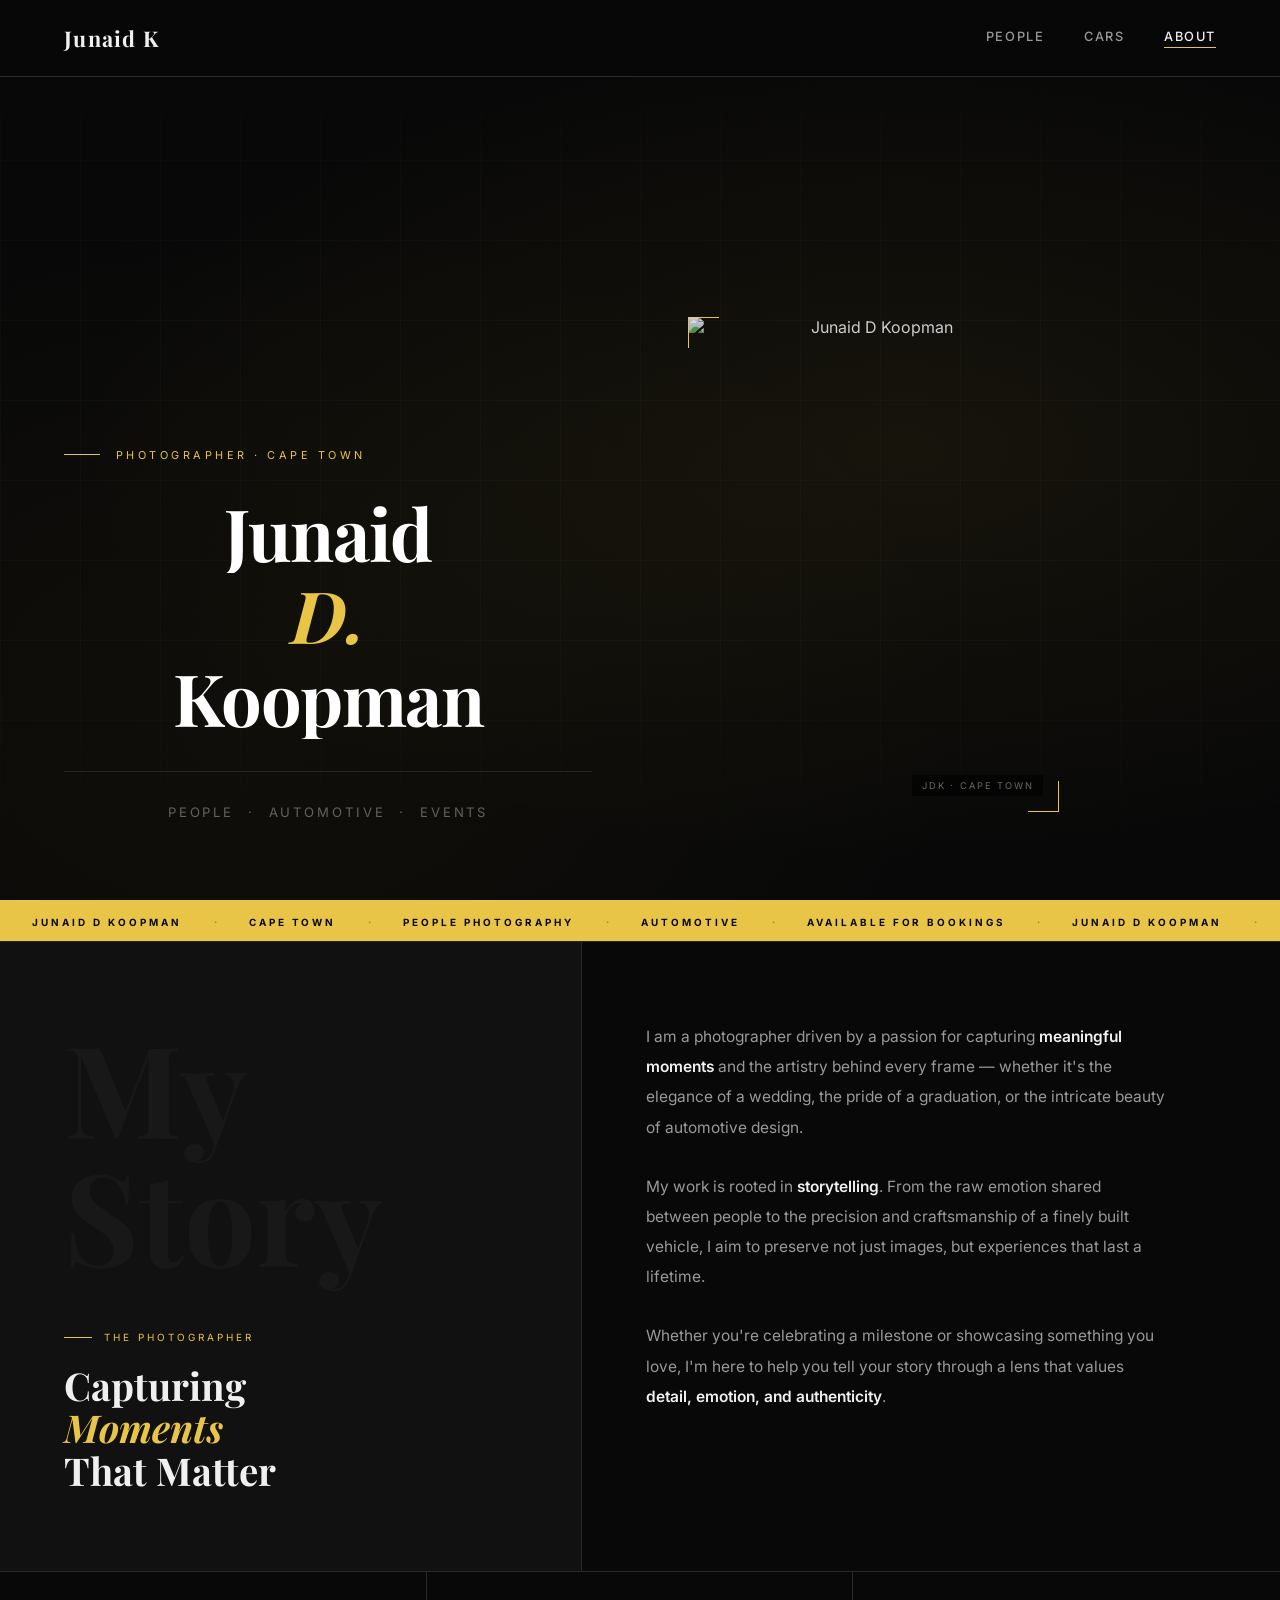
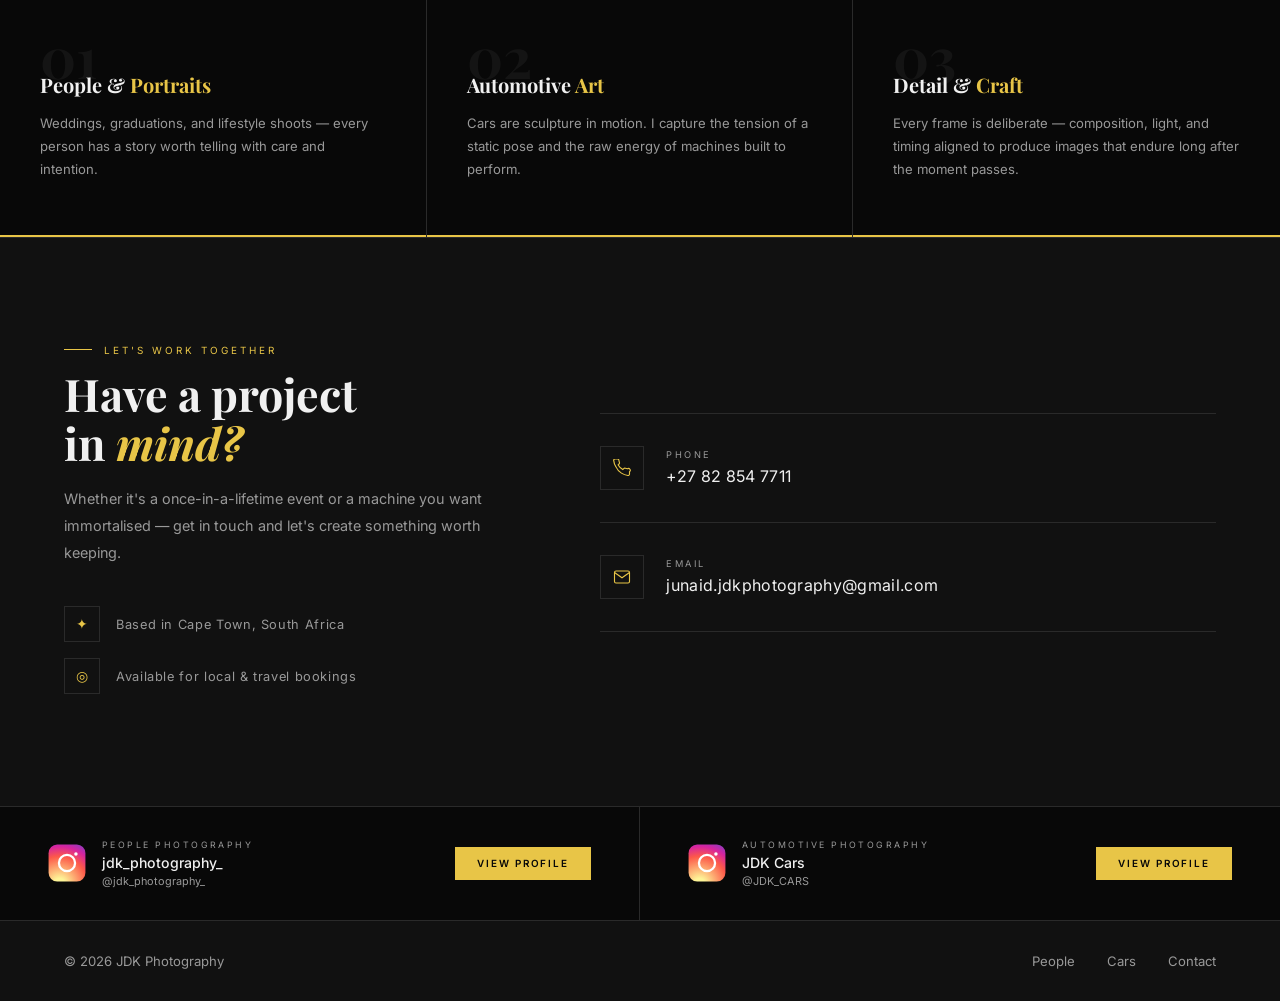
==== commit 5917a0c5: "Revamp contact details and add Instagram profiles Updated contact details section and removed the co" ====
--- a/about.html
+++ b/about.html
@@ -228,49 +228,71 @@
       font-size: 0.8rem; color: var(--muted); letter-spacing: 0.05em;
     }
 
-    /* form */
-    .contact-form {}
-    .form-row { display: grid; grid-template-columns: 1fr 1fr; gap: 1.2rem; }
-    .form-group { margin-bottom: 1.2rem; }
-    .form-group label {
-      display: block; font-size: 0.62rem; letter-spacing: 0.22em;
-      text-transform: uppercase; color: var(--muted); margin-bottom: 0.55rem;
-    }
-    .form-group input,
-    .form-group select,
-    .form-group textarea {
-      width: 100%; background: rgba(255,255,255,0.04);
-      border: 1px solid var(--border); color: var(--text);
-      padding: 0.85rem 1rem; font-family: 'Inter', sans-serif;
-      font-size: 0.88rem; outline: none; border-radius: 0;
-      transition: border-color 0.25s, background 0.25s;
-      -webkit-appearance: none;
-    }
-    .form-group select {
-      background-image: url("data:image/svg+xml,%3Csvg xmlns='http://www.w3.org/2000/svg' width='12' height='8' viewBox='0 0 12 8'%3E%3Cpath d='M1 1l5 5 5-5' stroke='%23888' stroke-width='1.5' fill='none'/%3E%3C/svg%3E");
-      background-repeat: no-repeat; background-position: right 1rem center;
-      cursor: pointer;
-    }
-    .form-group select option { background: #1a1a1a; }
-    .form-group input:focus,
-    .form-group select:focus,
-    .form-group textarea:focus {
-      border-color: var(--accent); background: rgba(212,175,55,0.04);
-    }
-    .form-group textarea { resize: vertical; min-height: 130px; }
-    .form-submit {
-      display: inline-flex; align-items: center; gap: 0.7rem;
-      padding: 1rem 2.5rem; background: var(--accent);
-      color: #080808; font-size: 0.72rem; font-weight: 700;
-      letter-spacing: 0.22em; text-transform: uppercase;
-      border: none; cursor: pointer;
-      transition: opacity 0.2s, transform 0.2s; width: 100%;
-      justify-content: center;
-    }
-    .form-submit:hover { opacity: 0.88; transform: translateY(-2px); }
-    .form-submit svg { width: 16px; height: 16px; }
-
-    /* ---- KEYFRAMES ---- */
+    /* contact details */
+    .contact-details { display: flex; flex-direction: column; justify-content: center; height: 100%; }
+    .contact-item {
+      display: flex; align-items: center; gap: 1.4rem;
+      padding: 2rem 0; border-bottom: 1px solid var(--border);
+    }
+    .contact-item:first-child { border-top: 1px solid var(--border); }
+    .contact-item-icon {
+      width: 44px; height: 44px; flex-shrink: 0;
+      border: 1px solid var(--border);
+      display: flex; align-items: center; justify-content: center;
+      color: var(--accent);
+    }
+    .contact-item-icon svg { width: 18px; height: 18px; stroke: var(--accent); fill: none; stroke-width: 1.5; }
+    .contact-item-label {
+      font-size: 0.58rem; letter-spacing: 0.26em; text-transform: uppercase;
+      color: var(--muted); margin-bottom: 0.35rem;
+    }
+    .contact-item-value {
+      font-size: 1rem; color: var(--text); font-weight: 400; letter-spacing: 0.02em;
+    }
+    .contact-item-value a {
+      color: var(--text); text-decoration: none;
+      transition: color 0.2s;
+    }
+    .contact-item-value a:hover { color: var(--accent); }
+
+    /* ---- DUAL INSTAGRAM ---- */
+    .about-ig {
+      display: grid; grid-template-columns: 1fr 1fr;
+      border-top: 1px solid var(--border);
+    }
+    .about-ig-panel {
+      display: flex; align-items: center; justify-content: space-between;
+      padding: 2rem 3rem; gap: 1.5rem;
+    }
+    .about-ig-panel:first-child {
+      border-right: 1px solid var(--border);
+    }
+    .about-ig-left {
+      display: flex; align-items: center; gap: 1rem;
+    }
+    .about-ig-label {
+      font-size: 0.55rem; letter-spacing: 0.28em; text-transform: uppercase;
+      color: var(--muted); margin-bottom: 0.3rem;
+    }
+    .about-ig-name {
+      font-size: 0.88rem; font-weight: 500; color: var(--text); line-height: 1.2;
+    }
+    .about-ig-handle {
+      font-size: 0.68rem; color: var(--muted); margin-top: 0.1rem;
+    }
+    .about-ig-btn {
+      flex-shrink: 0;
+      font-size: 0.62rem; letter-spacing: 0.18em; text-transform: uppercase;
+      color: #080808; background: var(--accent);
+      padding: 0.65rem 1.4rem; text-decoration: none; font-weight: 600;
+      transition: opacity 0.2s, transform 0.2s; white-space: nowrap;
+    }
+    .about-ig-btn:hover { opacity: 0.85; transform: translateY(-1px); }
+    @media (max-width: 700px) {
+      .about-ig { grid-template-columns: 1fr; }
+      .about-ig-panel:first-child { border-right: none; border-bottom: 1px solid var(--border); }
+      .about-ig-panel { padding: 1.6rem 1.5rem; }
+    }
     @keyframes lineReveal {
       from { transform: translateY(110%); }
       to   { transform: translateY(0); }
@@ -336,7 +358,7 @@
       <div class="about-hero-right">
         <div class="about-hero-photo-wrap">
           <!-- Replace src with your own photo -->
-          <img src="https://picsum.photos/seed/about1/600/800" alt="Junaid D Koopman">
+          <img src="images/cars/image-2" alt="Junaid D Koopman">
           <div class="about-photo-wipe"></div>
           <div class="about-photo-label">JDK · Cape Town</div>
         </div>
@@ -410,49 +432,87 @@
       </div>
     </div>
 
-    <div class="contact-form">
-      <!--
-        HOW TO SET UP THE CONTACT FORM:
-        1. Go to https://formspree.io and create a FREE account
-        2. Click "New Form", give it a name (e.g. "Portfolio Contact")
-        3. Copy your Form ID and replace YOUR_FORM_ID below
-      -->
-      <form action="https://formspree.io/f/YOUR_FORM_ID" method="POST">
-        <div class="form-row">
-          <div class="form-group">
-            <label for="name">Name</label>
-            <input type="text" id="name" name="name" placeholder="Your name" required>
-          </div>
-          <div class="form-group">
-            <label for="email">Email</label>
-            <input type="email" id="email" name="email" placeholder="your@email.com" required>
-          </div>
-        </div>
-        <div class="form-group">
-          <label for="project">Project Type</label>
-          <select id="project" name="project_type">
-            <option value="">Select a type</option>
-            <option value="portrait">Portrait / People</option>
-            <option value="automotive">Automotive</option>
-            <option value="event">Event</option>
-            <option value="other">Other</option>
-          </select>
-        </div>
-        <div class="form-group">
-          <label for="message">Message</label>
-          <textarea id="message" name="message" placeholder="Tell me about your project..." required></textarea>
-        </div>
-        <button type="submit" class="form-submit">
-          <svg viewBox="0 0 24 24" fill="none" stroke="currentColor" stroke-width="2">
-            <line x1="22" y1="2" x2="11" y2="13"></line>
-            <polygon points="22 2 15 22 11 13 2 9 22 2"></polygon>
-          </svg>
-          Send Message
-        </button>
-      </form>
+    <div class="contact-details">
+      <div class="contact-item">
+        <div class="contact-item-icon">
+          <svg viewBox="0 0 24 24"><path d="M22 16.92v3a2 2 0 01-2.18 2 19.79 19.79 0 01-8.63-3.07A19.5 19.5 0 013.95 10.5a19.79 19.79 0 01-3.07-8.67A2 2 0 012.86 0h3a2 2 0 012 1.72c.127.96.361 1.903.7 2.81a2 2 0 01-.45 2.11L6.91 7.91a16 16 0 006.16 6.16l1.27-1.27a2 2 0 012.11-.45c.907.339 1.85.573 2.81.7A2 2 0 0122 16.92z"/></svg>
+        </div>
+        <div>
+          <div class="contact-item-label">Phone</div>
+          <div class="contact-item-value"><a href="tel:+27828547711">+27 82 854 7711</a></div>
+        </div>
+      </div>
+      <div class="contact-item">
+        <div class="contact-item-icon">
+          <svg viewBox="0 0 24 24"><path d="M4 4h16c1.1 0 2 .9 2 2v12c0 1.1-.9 2-2 2H4c-1.1 0-2-.9-2-2V6c0-1.1.9-2 2-2z"/><polyline points="22,6 12,13 2,6"/></svg>
+        </div>
+        <div>
+          <div class="contact-item-label">Email</div>
+          <div class="contact-item-value"><a href="mailto:junaid.jdkphotography@gmail.com">junaid.jdkphotography@gmail.com</a></div>
+        </div>
+      </div>
     </div>
 
   </section>
+
+  <!-- ═══════════════════════════════════════
+       DUAL INSTAGRAM
+  ═══════════════════════════════════════ -->
+  <div class="about-ig">
+
+    <!-- People -->
+    <div class="about-ig-panel">
+      <div class="about-ig-left">
+        <svg width="38" height="38" viewBox="0 0 132 132" xmlns="http://www.w3.org/2000/svg">
+          <defs>
+            <radialGradient id="ig-p" cx="30%" cy="107%" r="150%">
+              <stop offset="0%"   stop-color="#fdf497"/>
+              <stop offset="10%"  stop-color="#fdf497"/>
+              <stop offset="50%"  stop-color="#fd5949"/>
+              <stop offset="68%"  stop-color="#d6249f"/>
+              <stop offset="100%" stop-color="#285AEB"/>
+            </radialGradient>
+          </defs>
+          <rect x="2" y="2" width="128" height="128" rx="30" ry="30" fill="url(#ig-p)"/>
+          <circle cx="66" cy="66" r="28" fill="none" stroke="#fff" stroke-width="8"/>
+          <circle cx="97" cy="35" r="6" fill="#fff"/>
+        </svg>
+        <div>
+          <div class="about-ig-label">People Photography</div>
+          <div class="about-ig-name">jdk_photography_</div>
+          <div class="about-ig-handle">@jdk_photography_</div>
+        </div>
+      </div>
+      <a class="about-ig-btn" href="https://instagram.com/jdk_photography_" target="_blank" rel="noopener">View Profile</a>
+    </div>
+
+    <!-- Cars -->
+    <div class="about-ig-panel">
+      <div class="about-ig-left">
+        <svg width="38" height="38" viewBox="0 0 132 132" xmlns="http://www.w3.org/2000/svg">
+          <defs>
+            <radialGradient id="ig-c" cx="30%" cy="107%" r="150%">
+              <stop offset="0%"   stop-color="#fdf497"/>
+              <stop offset="10%"  stop-color="#fdf497"/>
+              <stop offset="50%"  stop-color="#fd5949"/>
+              <stop offset="68%"  stop-color="#d6249f"/>
+              <stop offset="100%" stop-color="#285AEB"/>
+            </radialGradient>
+          </defs>
+          <rect x="2" y="2" width="128" height="128" rx="30" ry="30" fill="url(#ig-c)"/>
+          <circle cx="66" cy="66" r="28" fill="none" stroke="#fff" stroke-width="8"/>
+          <circle cx="97" cy="35" r="6" fill="#fff"/>
+        </svg>
+        <div>
+          <div class="about-ig-label">Automotive Photography</div>
+          <div class="about-ig-name">JDK Cars</div>
+          <div class="about-ig-handle">@JDK_CARS</div>
+        </div>
+      </div>
+      <a class="about-ig-btn" href="https://instagram.com/jdk_cars" target="_blank" rel="noopener">View Profile</a>
+    </div>
+
+  </div>
 
   <footer>
     <p>&copy; 2026 JDK Photography</p>
@@ -479,7 +539,26 @@
       });
     })();
 
-    /* ── Scroll reveals ── */
+    /* ── mailto form ── */
+    var form = document.getElementById('contactForm');
+    if (form) {
+      form.addEventListener('submit', function(e) {
+        e.preventDefault();
+        var name    = document.getElementById('name').value;
+        var email   = document.getElementById('email').value;
+        var project = document.getElementById('project').value;
+        var message = document.getElementById('message').value;
+        var subject = encodeURIComponent('Photography Enquiry — ' + (project || 'General') + ' | ' + name);
+        var body    = encodeURIComponent(
+          'Name: ' + name + '\n' +
+          'Email: ' + email + '\n' +
+          'Project Type: ' + (project || 'Not specified') + '\n\n' +
+          'Message:\n' + message
+        );
+        /* ← replace with your actual email address */
+        window.location.href = 'mailto:YOUR_EMAIL@gmail.com?subject=' + subject + '&body=' + body;
+      });
+    }
     var revealObs = new IntersectionObserver(function(entries) {
       entries.forEach(function(e) {
         if (e.isIntersecting) { e.target.classList.add('vis'); revealObs.unobserve(e.target); }
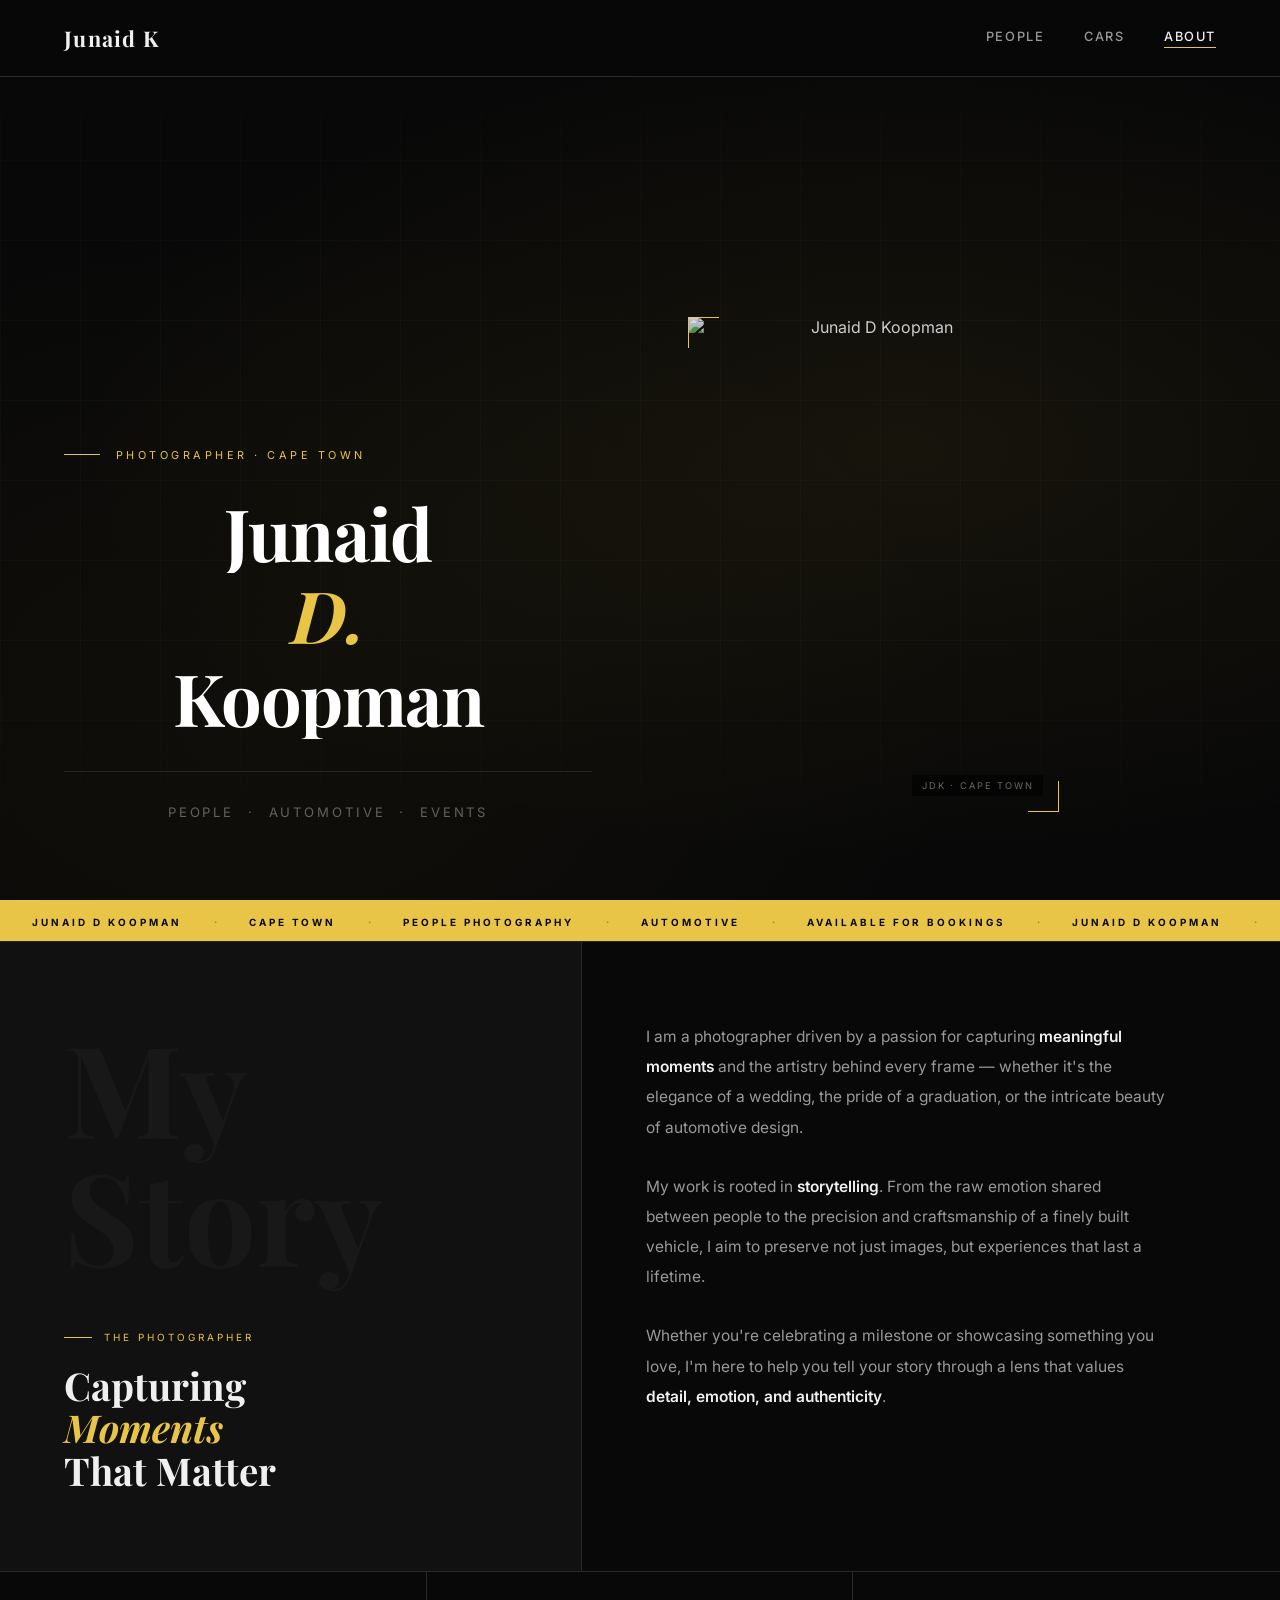
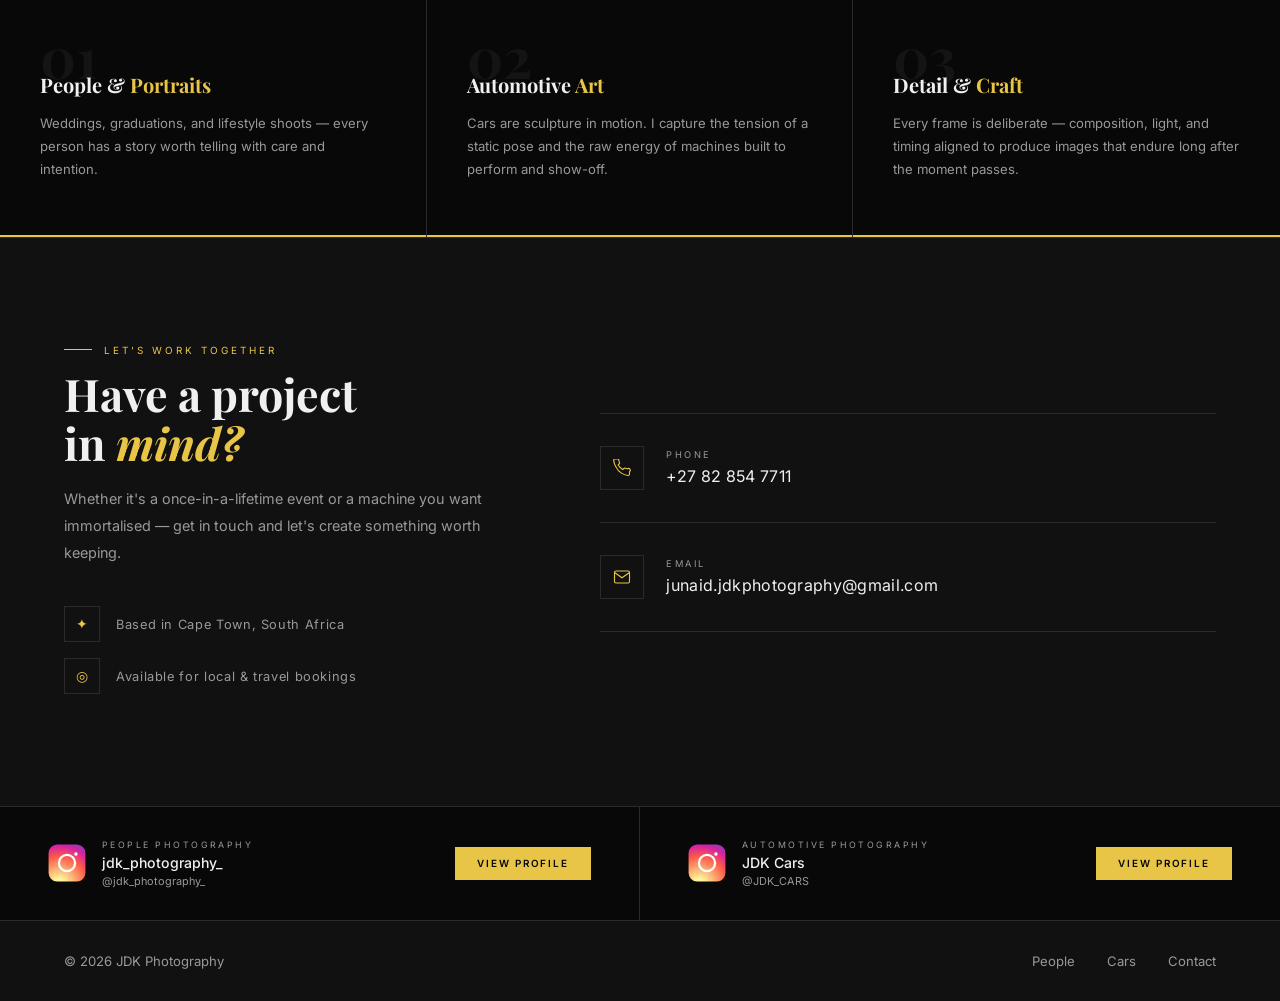
==== commit 4b6f70b3: "Update description for Automotive Art section" ====
--- a/about.html
+++ b/about.html
@@ -12,6 +12,9 @@
        ABOUT PAGE
        ============================================================ */
 
+    /* White accent for about page */
+    body { --accent: #ffffff; }
+
     /* ---- HERO ---- */
     .about-hero {
       position: relative; min-height: 100vh;
@@ -404,7 +407,7 @@
     <div class="pillar">
       <div class="pillar-num">02</div>
       <div class="pillar-title">Automotive <span>Art</span></div>
-      <div class="pillar-desc">Cars are sculpture in motion. I capture the tension of a static pose and the raw energy of machines built to perform.</div>
+      <div class="pillar-desc">Cars are sculpture in motion. I capture the tension of a static pose and the raw energy of machines built to perform and show-off.</div>
     </div>
     <div class="pillar">
       <div class="pillar-num">03</div>
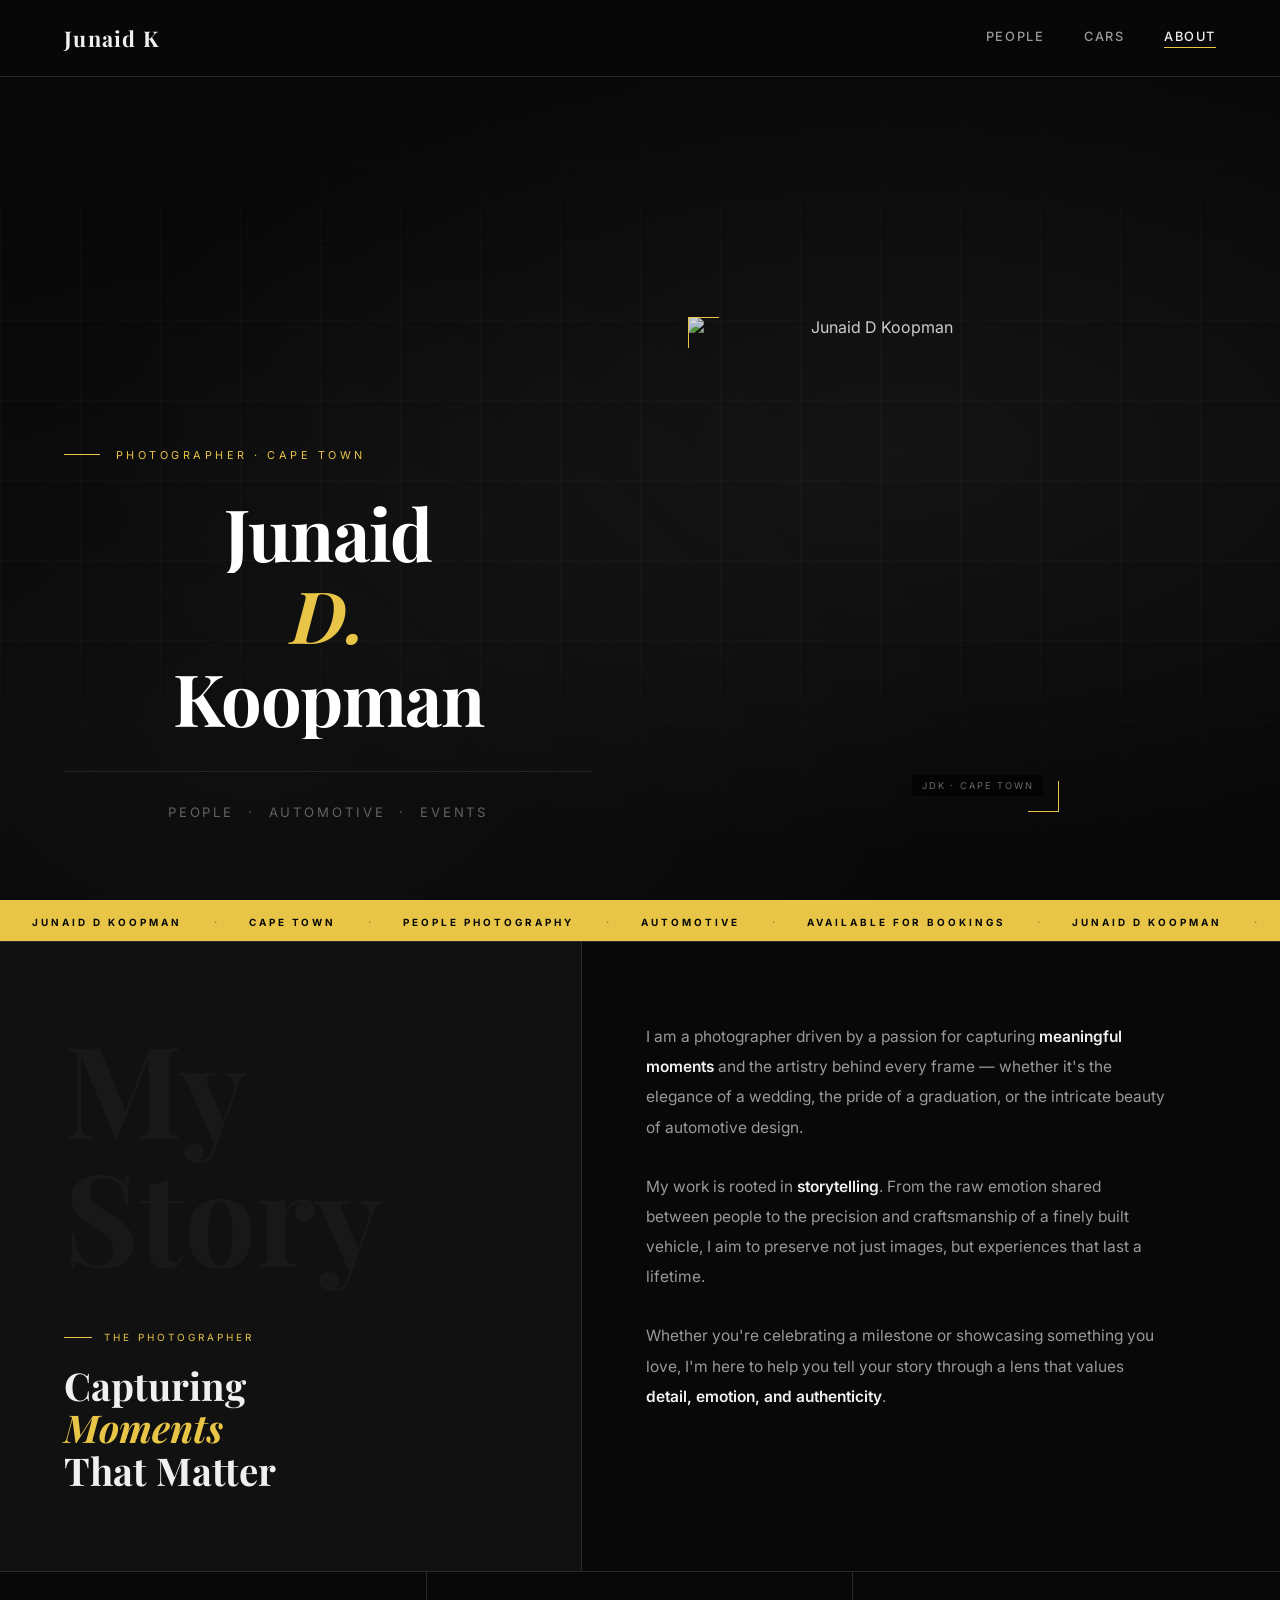
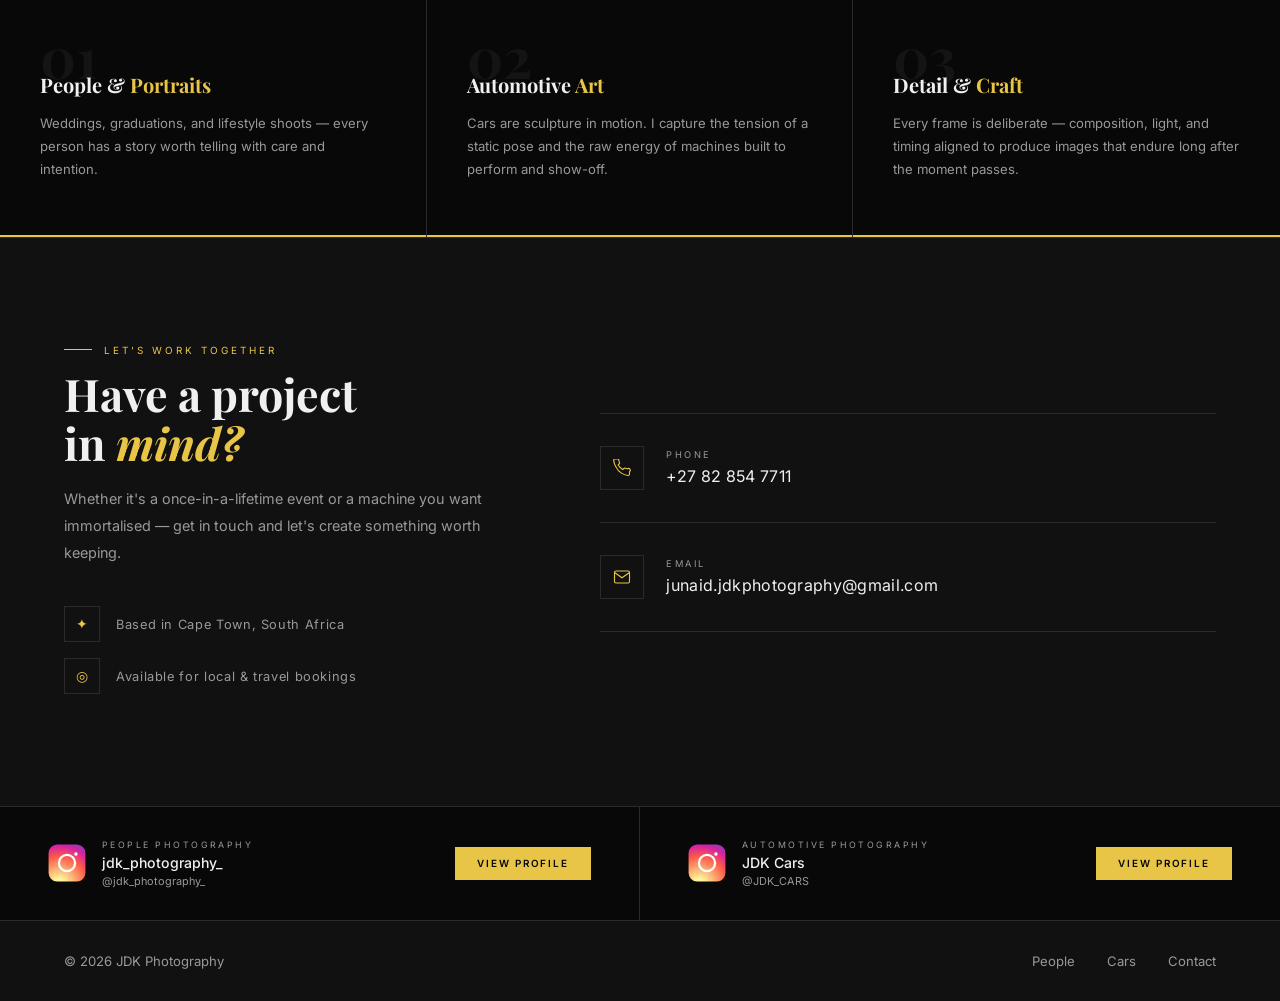
==== commit e2ba9db9: "Update background gradients in about.html" ====
--- a/about.html
+++ b/about.html
@@ -24,8 +24,8 @@
     }
     .about-hero-bg {
       position: absolute; inset: 0; z-index: 0;
-      background: radial-gradient(ellipse at 70% 50%, rgba(212,175,55,0.07) 0%, transparent 65%),
-                  radial-gradient(ellipse at 20% 80%, rgba(212,175,55,0.04) 0%, transparent 50%);
+      background: radial-gradient(ellipse at 70% 50%, rgba(255,255,255,0.05) 0%, transparent 65%),
+                  radial-gradient(ellipse at 20% 80%, rgba(255,255,255,0.03) 0%, transparent 50%);
     }
     /* animated grid lines */
     .about-hero-grid {
